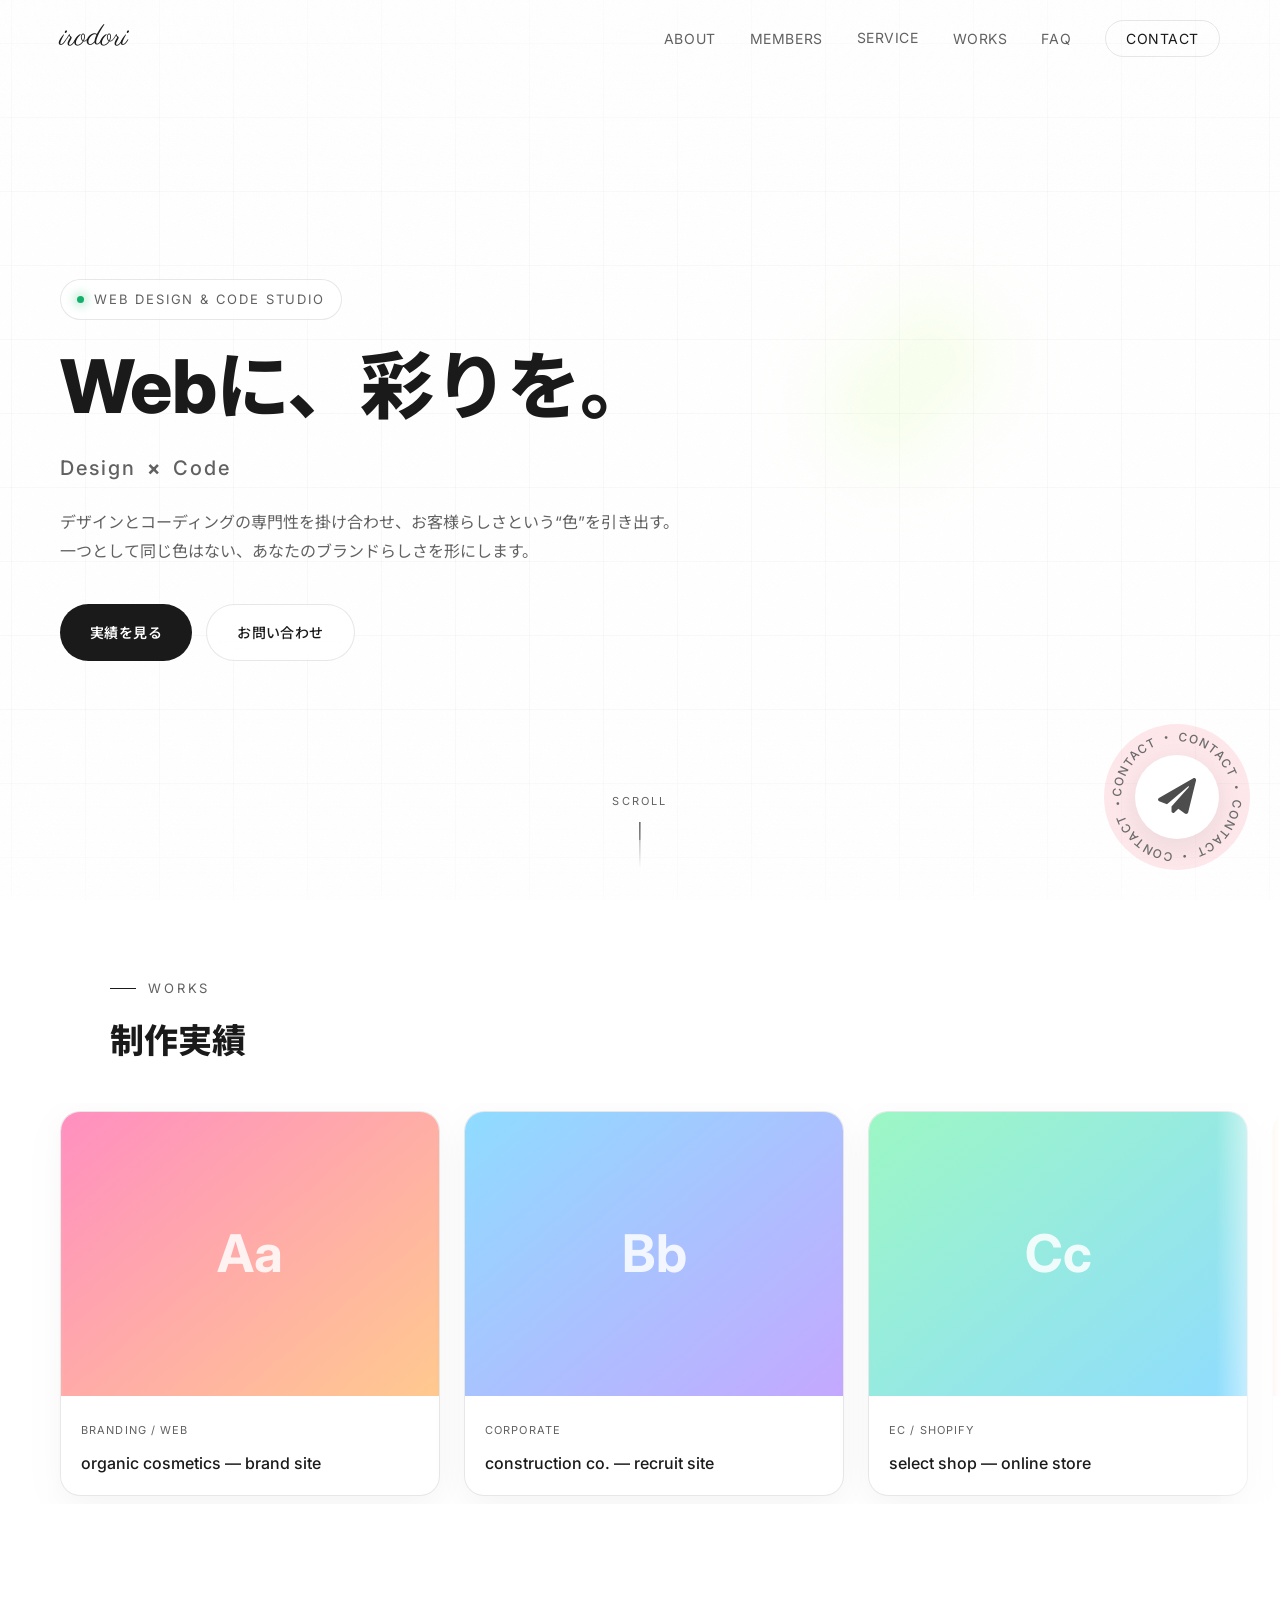
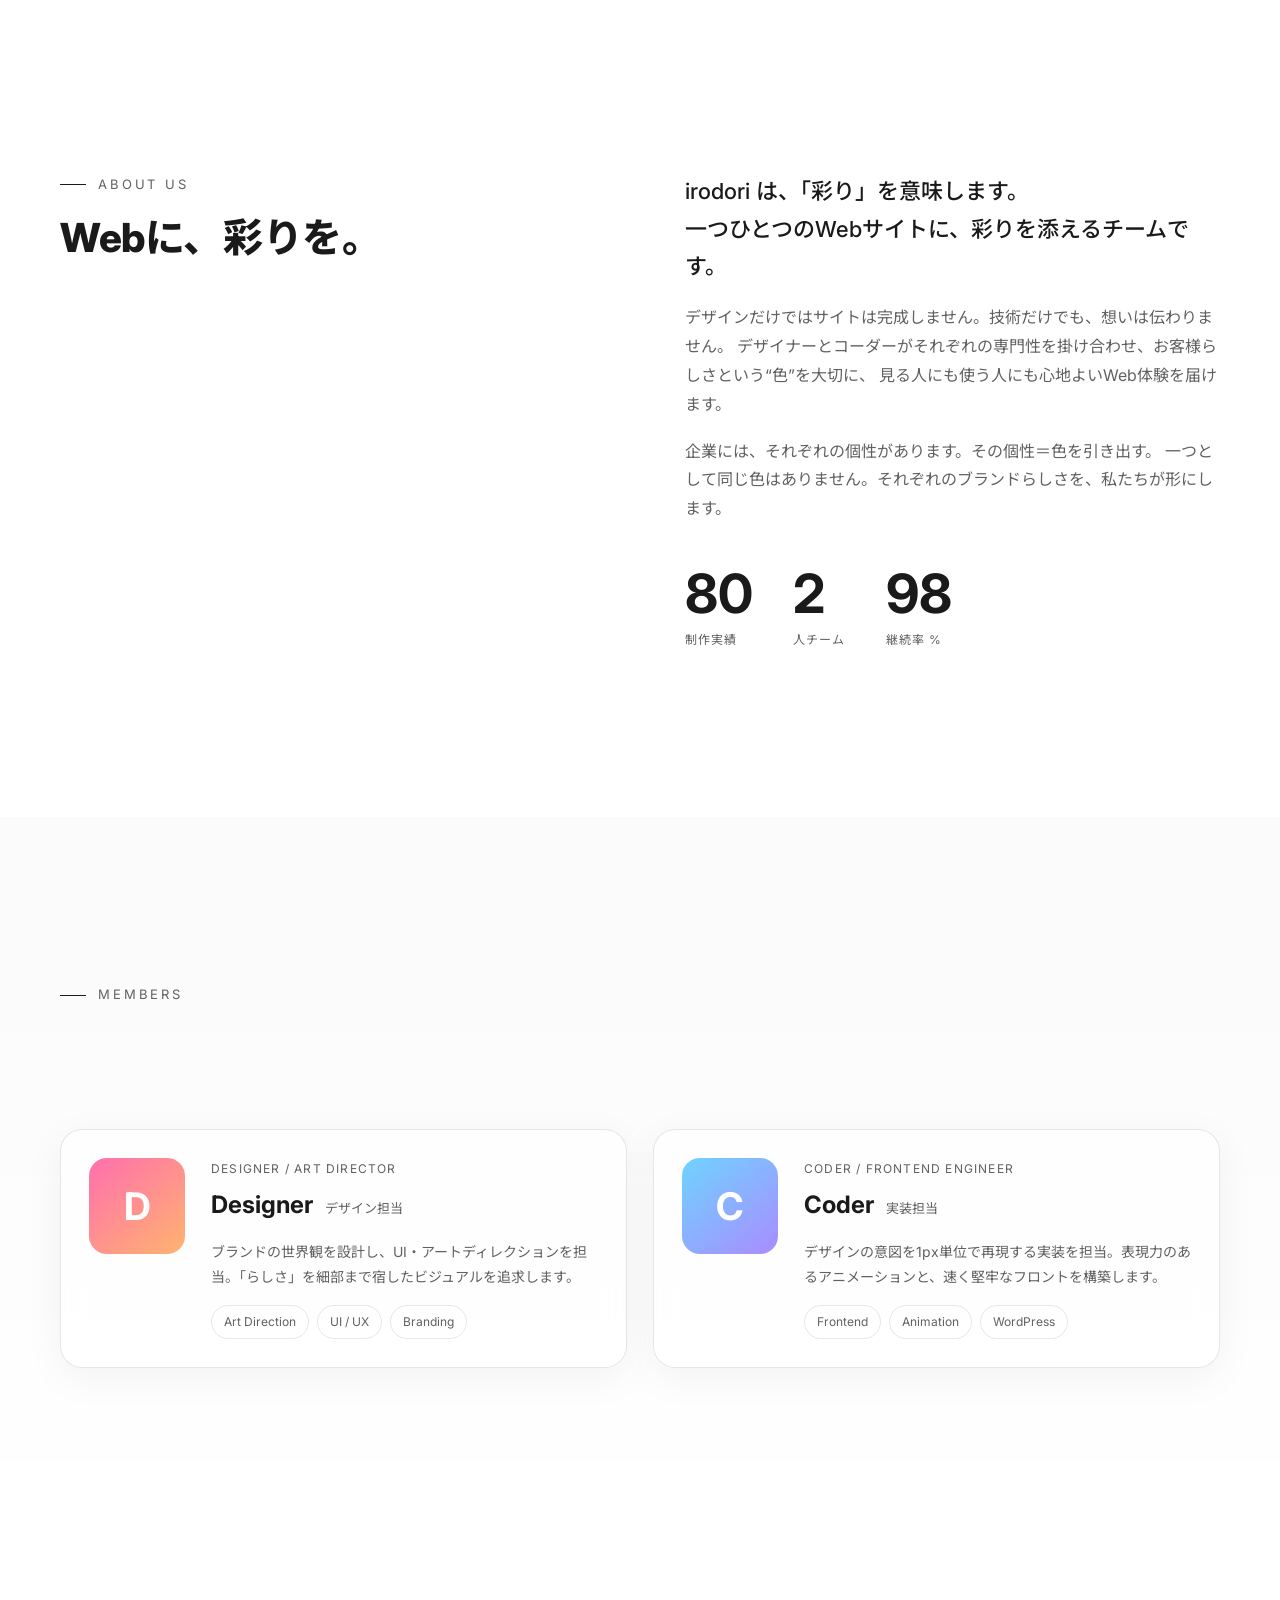
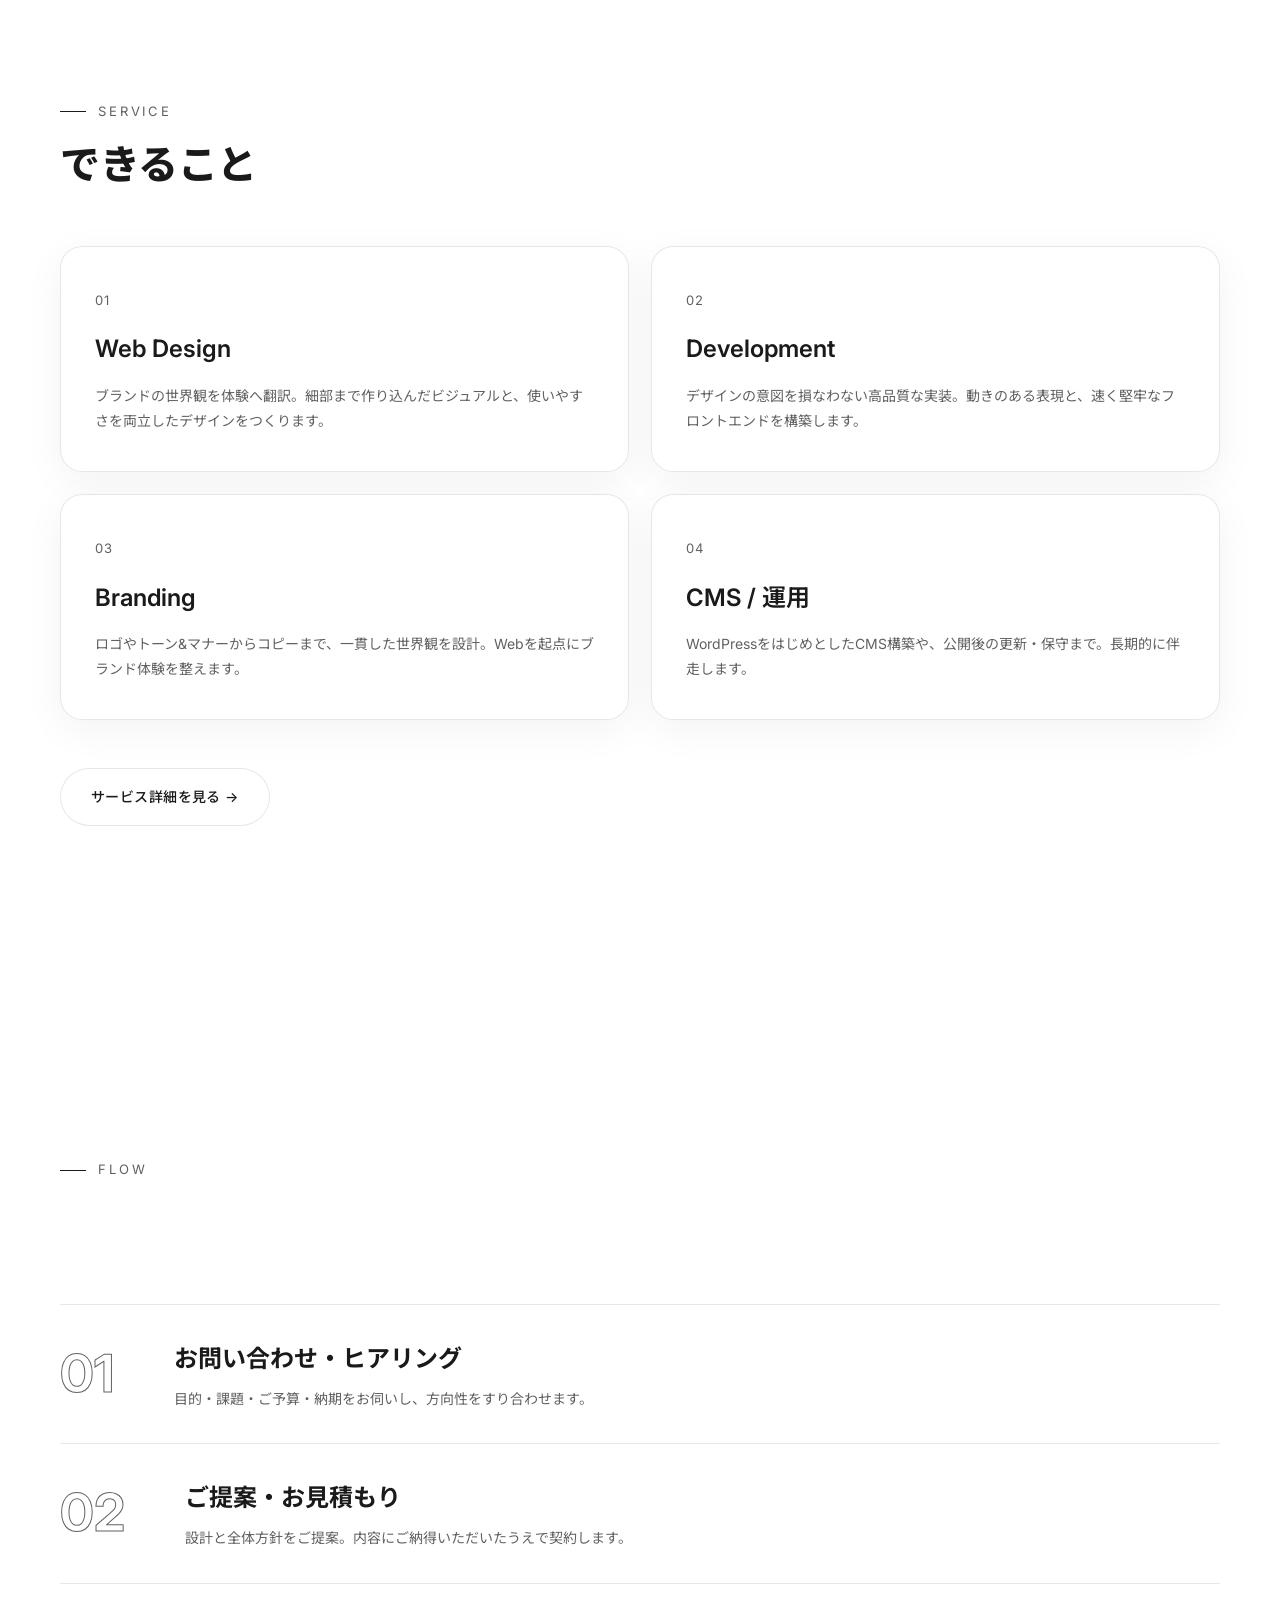
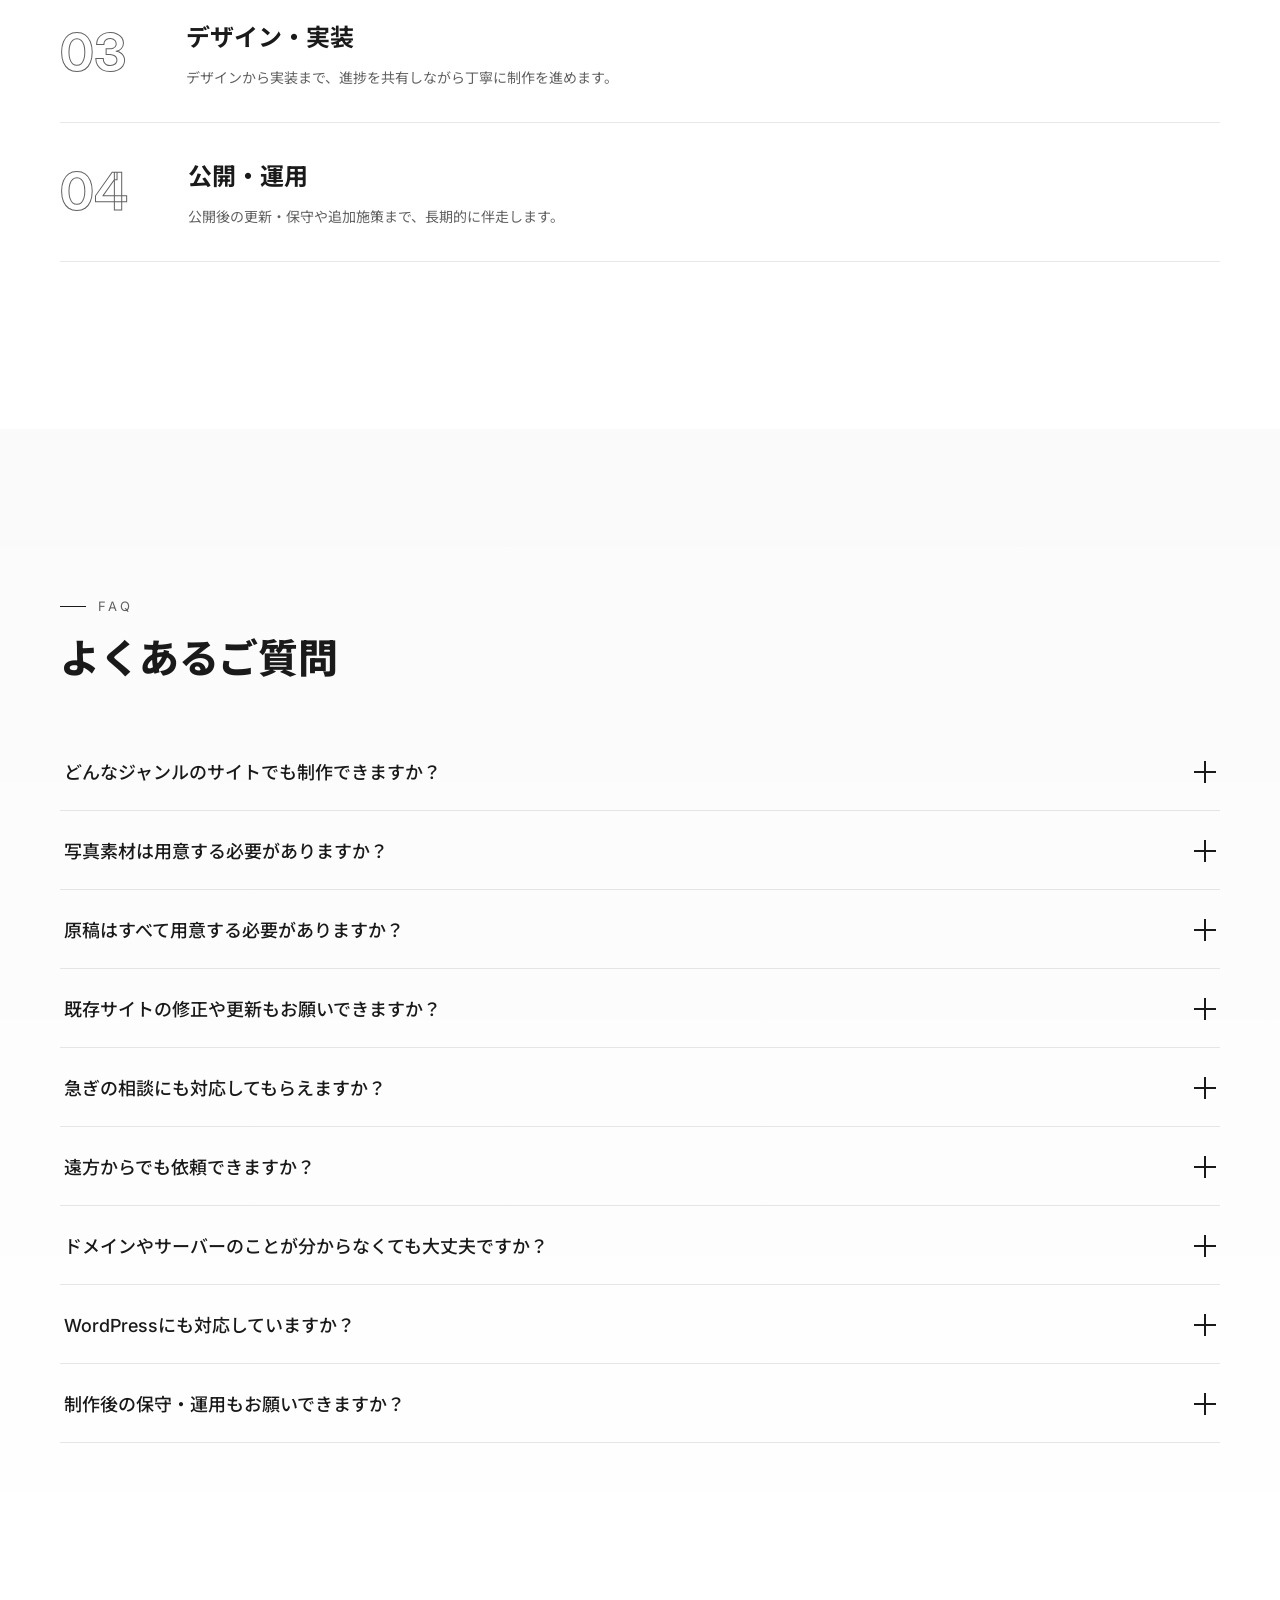
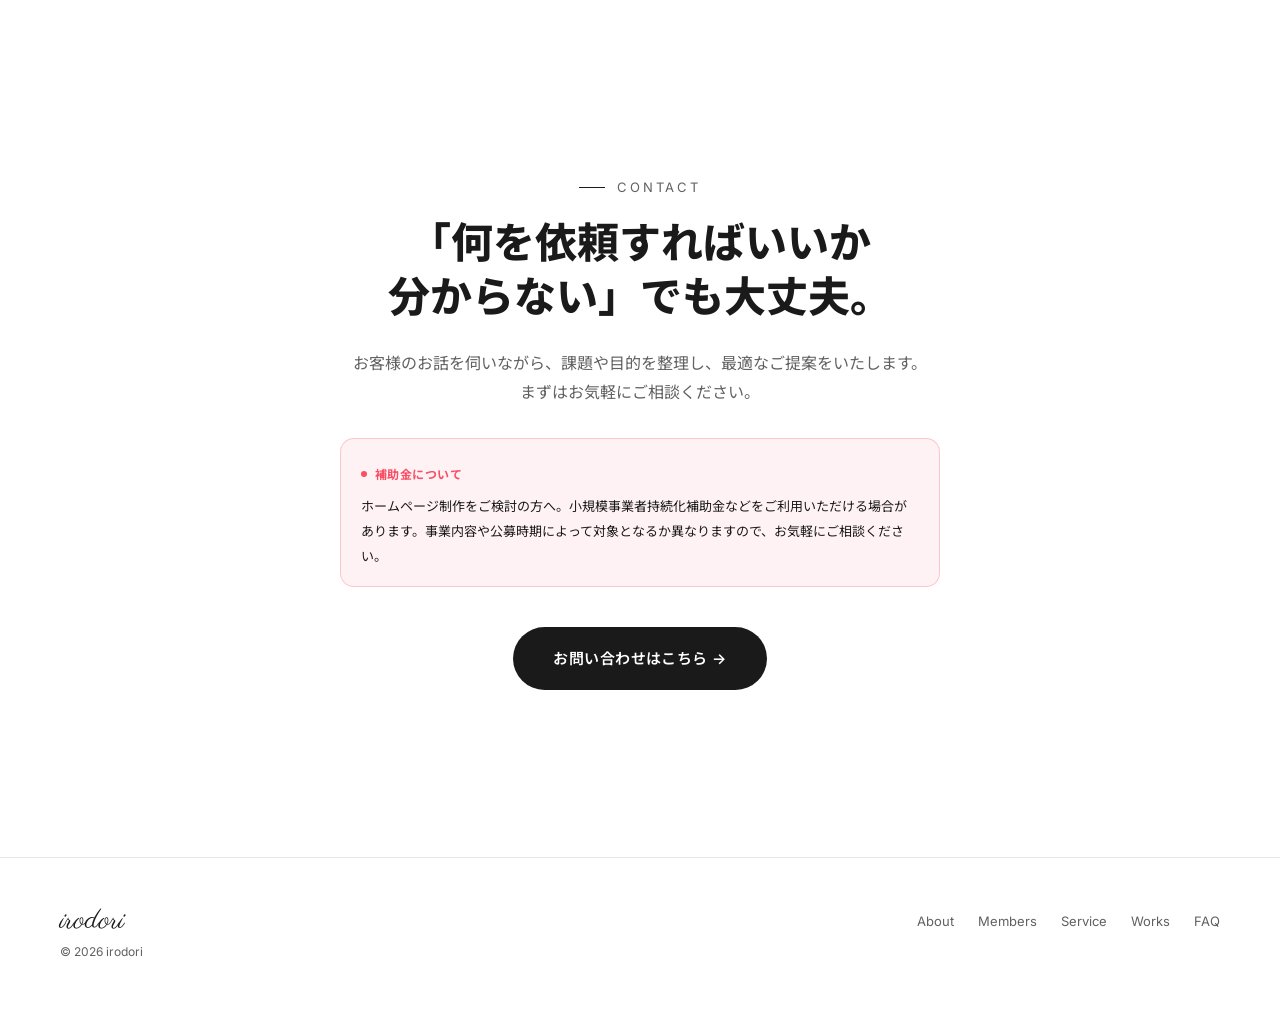
==== irodori_v2/index.html @ 99325e43 "Add files via upload" ====
<!doctype html>
<html lang="ja">
  <head>
    <meta charset="utf-8" />
    <meta name="viewport" content="width=device-width,initial-scale=1" />
    <title>irodori | Webに、彩りを。</title>
    <meta
      name="description"
      content="irodori（彩り）は、デザインとコーディングの専門性を掛け合わせ、一つひとつのWebサイトに彩りを添える制作チームです。"
    />
    <meta name="format-detection" content="telephone=no" />
    <!-- ogp -->
    <meta property="og:site_name" content="irodori" />
    <meta property="og:type" content="website" />
    <meta property="og:title" content="irodori | Webに、彩りを。" />
    <meta
      property="og:description"
      content="デザインとコーディングの専門性を掛け合わせ、Webサイトに彩りを添える。お客様らしさという色を、私たちが形にします。"
    />
    <meta property="og:locale" content="ja_JP" />
    <!-- google fonts -->
    <link rel="preconnect" href="https://fonts.googleapis.com" />
    <link rel="preconnect" href="https://fonts.gstatic.com" crossorigin />
    <link
      href="https://fonts.googleapis.com/css2?family=Parisienne&family=Inter:wght@400;500;600;700;800&family=Noto+Sans+JP:wght@300;400;500;700;900&display=swap"
      rel="stylesheet"
    />
    <!-- css -->
    <link rel="stylesheet" href="css/style.css" />
    <!-- js -->
    <script src="js/main.js" defer></script>
  </head>
  <body class="js_body">
    <!-- iridescent haze background -->
    <div class="l_bg">
      <canvas class="l_bg_canvas js_gl"></canvas>
      <div class="l_bg_grid"></div>
      <div class="l_bg_vignette"></div>
      <div class="l_bg_grain"></div>
    </div>
    <!-- /.l_bg -->

    <!-- opening / loader -->
    <div class="m_opening js_opening">
      <div class="m_opening_logo">irodori</div>
      <div class="m_opening_bar"><i class="m_opening_bar-inner"></i></div>
    </div>
    <!-- /.m_opening -->

    <header class="l_header js_header">
      <a href="#top" class="l_header-logo">irodori</a>
      <nav class="l_header-nav js_nav" aria-label="メインメニュー">
        <ul class="l_header-nav_list">
          <li class="l_header-nav_item">
            <a href="#about" class="l_header-nav_link">About</a>
          </li>
          <li class="l_header-nav_item">
            <a href="#members" class="l_header-nav_link">Members</a>
          </li>
          <li class="l_header-nav_item l_header-nav_item__sub">
            <a href="service.html" class="l_header-nav_link">Service</a>
            <ul class="l_header-nav_sub">
              <li class="l_header-nav_sub_item">
                <a href="service.html" class="l_header-nav_sub_link">
                  作りたいものから選ぶ
                </a>
              </li>
              <li class="l_header-nav_sub_item">
                <a href="service_issue.html" class="l_header-nav_sub_link">
                  課題から選ぶ
                </a>
              </li>
            </ul>
          </li>
          <li class="l_header-nav_item">
            <a href="#works" class="l_header-nav_link">Works</a>
          </li>
          <li class="l_header-nav_item">
            <a href="#faq" class="l_header-nav_link">FAQ</a>
          </li>
          <li class="l_header-nav_item">
            <a href="#contact" class="l_header-nav_link l_header-nav_link__cta">
              Contact
            </a>
          </li>
        </ul>
      </nav>
      <button class="m_hamburger js_hamburger" aria-label="メニュー">
        <span class="m_hamburger-bar"></span>
        <span class="m_hamburger-bar"></span>
      </button>
    </header>
    <!-- /.l_header -->

    <!-- KV / hero -->
    <div id="top" class="top_kv">
      <div class="top_kv-inner">
        <div class="top_kv_box">
          <p class="top_kv_sub-copy m_reveal js_reveal">
            <span class="top_kv_dot"></span>Web Design &amp; Code studio
          </p>
          <h1 class="top_kv_copy">
            <span class="m_reveal m_reveal__d1 js_reveal">Webに、</span
            ><span class="m_reveal m_reveal__d2 js_reveal">彩りを。</span>
          </h1>
          <p class="top_kv_en m_reveal m_reveal__d3 js_reveal">
            Design <em>×</em> Code
          </p>
          <p class="top_kv_desc m_reveal m_reveal__d4 js_reveal">
            デザインとコーディングの専門性を掛け合わせ、お客様らしさという“色”を引き出す。<br />
            一つとして同じ色はない、あなたのブランドらしさを形にします。
          </p>
          <div class="m_btn-wrapper top_kv_btn-wrapper m_reveal m_reveal__d5 js_reveal">
            <a href="#works" class="m_btn m_btn__fill">実績を見る</a>
            <a href="#contact" class="m_btn m_btn__ghost">お問い合わせ</a>
          </div>
          <!-- /.m_btn-wrapper -->
        </div>
        <!-- /.top_kv_box -->
      </div>
      <!-- /.top_kv-inner -->
      <div class="top_kv-scroll-down">
        <span class="top_kv-scroll-down_txt">Scroll</span>
        <i class="top_kv-scroll-down_arrow"></i>
      </div>
      <!-- /.top_kv-scroll-down -->

      <!-- floating contact button (bottom-right, like yoshinani-design) -->
      <a href="#contact" class="m_contact-float js_contact-float" aria-label="お問い合わせ">
        <svg class="m_contact-float_ring" viewBox="0 0 100 100" aria-hidden="true">
          <defs>
            <path
              id="contactCirclePath"
              d="M 50,50 m -38,0 a 38,38 0 1,1 76,0 a 38,38 0 1,1 -76,0"
            />
          </defs>
          <text>
            <textPath
              href="#contactCirclePath"
              xlink:href="#contactCirclePath"
              startOffset="0"
              textLength="238.76"
              lengthAdjust="spacing"
            >CONTACT ・ CONTACT ・ CONTACT ・ CONTACT ・</textPath>
          </text>
        </svg>
        <span class="m_contact-float_icon" aria-hidden="true">
          <svg viewBox="0 0 512 512">
            <path
              d="M476 3.2L12.5 270.6c-18 10.4-15.4 35.6 3.3 42.6L121 352l287-241c5.5-4.6 13.5 3 8.6 8.6L182 384v65.5c0 20.4 25.2 30.1 39.5 15.6l52-52 88 65.5c17 12.6 41.2 3.3 45.5-17.5L512 32.7C516.9 8.5 494 -6.4 476 3.2z"
            />
          </svg>
        </span>
      </a>
      <!-- /.m_contact-float -->
    </div>
    <!-- /.top_kv -->

    <main class="l_main">
      <!-- works slider (directly under KV) -->
      <section id="works" class="top_works">
        <div class="top_works_head l_container">
          <p class="m_section-label m_reveal js_reveal">Works</p>
          <h2 class="top_works_title m_reveal m_reveal__d1 js_reveal">
            制作<em>実績</em>
          </h2>
        </div>
        <!-- /.top_works_head -->
        <div class="top_works_slider js_works-slider">
          <div class="top_works_track">
            <!-- set 1 -->
            <a href="#" class="top_works_item" style="--a: #ff8fc0; --b: #ffc98f">
              <div class="top_works_item_thumb">Aa</div>
              <div class="top_works_item_txt">
                <span class="top_works_item_cat">Branding / Web</span>
                <h3 class="top_works_item_heading">organic cosmetics — brand site</h3>
              </div>
            </a>
            <a href="#" class="top_works_item" style="--a: #8fdcff; --b: #c4a8ff">
              <div class="top_works_item_thumb">Bb</div>
              <div class="top_works_item_txt">
                <span class="top_works_item_cat">Corporate</span>
                <h3 class="top_works_item_heading">construction co. — recruit site</h3>
              </div>
            </a>
            <a href="#" class="top_works_item" style="--a: #9cf7c4; --b: #8fdcff">
              <div class="top_works_item_thumb">Cc</div>
              <div class="top_works_item_txt">
                <span class="top_works_item_cat">EC / Shopify</span>
                <h3 class="top_works_item_heading">select shop — online store</h3>
              </div>
            </a>
            <a href="#" class="top_works_item" style="--a: #ffc98f; --b: #ff8fc0">
              <div class="top_works_item_thumb">Dd</div>
              <div class="top_works_item_txt">
                <span class="top_works_item_cat">Campaign / LP</span>
                <h3 class="top_works_item_heading">music festival — teaser lp</h3>
              </div>
            </a>
            <a href="#" class="top_works_item" style="--a: #c4a8ff; --b: #9cf7c4">
              <div class="top_works_item_thumb">Ee</div>
              <div class="top_works_item_txt">
                <span class="top_works_item_cat">Brand / Web</span>
                <h3 class="top_works_item_heading">coffee roaster — official site</h3>
              </div>
            </a>
            <a href="#" class="top_works_item" style="--a: #fff08f; --b: #8fdcff">
              <div class="top_works_item_thumb">Ff</div>
              <div class="top_works_item_txt">
                <span class="top_works_item_cat">WordPress</span>
                <h3 class="top_works_item_heading">clinic — renewal &amp; cms</h3>
              </div>
            </a>
            <!-- set 2 (duplicate for seamless loop) -->
            <a href="#" class="top_works_item" style="--a: #ff8fc0; --b: #ffc98f" aria-hidden="true">
              <div class="top_works_item_thumb">Aa</div>
              <div class="top_works_item_txt">
                <span class="top_works_item_cat">Branding / Web</span>
                <h3 class="top_works_item_heading">organic cosmetics — brand site</h3>
              </div>
            </a>
            <a href="#" class="top_works_item" style="--a: #8fdcff; --b: #c4a8ff" aria-hidden="true">
              <div class="top_works_item_thumb">Bb</div>
              <div class="top_works_item_txt">
                <span class="top_works_item_cat">Corporate</span>
                <h3 class="top_works_item_heading">construction co. — recruit site</h3>
              </div>
            </a>
            <a href="#" class="top_works_item" style="--a: #9cf7c4; --b: #8fdcff" aria-hidden="true">
              <div class="top_works_item_thumb">Cc</div>
              <div class="top_works_item_txt">
                <span class="top_works_item_cat">EC / Shopify</span>
                <h3 class="top_works_item_heading">select shop — online store</h3>
              </div>
            </a>
            <a href="#" class="top_works_item" style="--a: #ffc98f; --b: #ff8fc0" aria-hidden="true">
              <div class="top_works_item_thumb">Dd</div>
              <div class="top_works_item_txt">
                <span class="top_works_item_cat">Campaign / LP</span>
                <h3 class="top_works_item_heading">music festival — teaser lp</h3>
              </div>
            </a>
            <a href="#" class="top_works_item" style="--a: #c4a8ff; --b: #9cf7c4" aria-hidden="true">
              <div class="top_works_item_thumb">Ee</div>
              <div class="top_works_item_txt">
                <span class="top_works_item_cat">Brand / Web</span>
                <h3 class="top_works_item_heading">coffee roaster — official site</h3>
              </div>
            </a>
            <a href="#" class="top_works_item" style="--a: #fff08f; --b: #8fdcff" aria-hidden="true">
              <div class="top_works_item_thumb">Ff</div>
              <div class="top_works_item_txt">
                <span class="top_works_item_cat">WordPress</span>
                <h3 class="top_works_item_heading">clinic — renewal &amp; cms</h3>
              </div>
            </a>
          </div>
          <!-- /.top_works_track -->
        </div>
        <!-- /.top_works_slider -->
      </section>
      <!-- /.top_works -->

      <!-- about -->
      <section id="about" class="top_about">
        <div class="l_contents">
          <div class="l_container">
            <div class="top_about_body">
              <div class="top_about_head">
                <p class="m_section-label m_reveal js_reveal">About us</p>
                <h2 class="m_section-title m_reveal m_reveal__d1 js_reveal">
                  Webに、<em>彩りを。</em>
                </h2>
              </div>
              <!-- /.top_about_head -->
              <div class="top_about_txt m_reveal m_reveal__d1 js_reveal">
                <p class="top_about_lead">
                  irodori は、「彩り」を意味します。<br />
                  一つひとつのWebサイトに、彩りを添えるチームです。
                </p>
                <p>
                  デザインだけではサイトは完成しません。技術だけでも、想いは伝わりません。
                  デザイナーとコーダーがそれぞれの専門性を掛け合わせ、お客様らしさという“色”を大切に、
                  見る人にも使う人にも心地よいWeb体験を届けます。
                </p>
                <p>
                  企業には、それぞれの個性があります。その個性＝色を引き出す。
                  一つとして同じ色はありません。それぞれのブランドらしさを、私たちが形にします。
                </p>
                <div class="top_about_stats">
                  <div class="top_about_stat">
                    <b class="top_about_stat_num js_count" data-to="80">0</b>
                    <span class="top_about_stat_label">制作実績</span>
                  </div>
                  <div class="top_about_stat">
                    <b class="top_about_stat_num js_count" data-to="2">0</b>
                    <span class="top_about_stat_label">人チーム</span>
                  </div>
                  <div class="top_about_stat">
                    <b class="top_about_stat_num js_count" data-to="98">0</b>
                    <span class="top_about_stat_label">継続率 %</span>
                  </div>
                </div>
                <!-- /.top_about_stats -->
              </div>
              <!-- /.top_about_txt -->
            </div>
            <!-- /.top_about_body -->
          </div>
          <!-- /.l_container -->
        </div>
        <!-- /.l_contents -->
      </section>
      <!-- /.top_about -->

      <!-- members -->
      <section id="members" class="top_members">
        <div class="l_contents">
          <div class="l_container">
            <p class="m_section-label m_reveal js_reveal">Members</p>
            <h2 class="m_section-title m_reveal m_reveal__d1 js_reveal">
              2人の<em>チーム</em>
            </h2>
            <div class="top_members_list">
              <article class="top_members_item m_reveal m_reveal__d1 js_reveal">
                <div class="top_members_item_photo" style="--a: #ff6fae; --b: #ffb36f">
                  <span>D</span>
                </div>
                <div class="top_members_item_body">
                  <p class="top_members_item_role">Designer / Art Director</p>
                  <h3 class="top_members_item_name">
                    Designer<span class="top_members_item_name-jp">デザイン担当</span>
                  </h3>
                  <p class="top_members_item_desc">
                    ブランドの世界観を設計し、UI・アートディレクションを担当。「らしさ」を細部まで宿したビジュアルを追求します。
                  </p>
                  <ul class="top_members_item_skill">
                    <li>Art Direction</li>
                    <li>UI / UX</li>
                    <li>Branding</li>
                  </ul>
                </div>
                <!-- /.top_members_item_body -->
              </article>
              <!-- /.top_members_item -->
              <article class="top_members_item m_reveal m_reveal__d2 js_reveal">
                <div class="top_members_item_photo" style="--a: #6fd3ff; --b: #a98cff">
                  <span>C</span>
                </div>
                <div class="top_members_item_body">
                  <p class="top_members_item_role">Coder / Frontend Engineer</p>
                  <h3 class="top_members_item_name">
                    Coder<span class="top_members_item_name-jp">実装担当</span>
                  </h3>
                  <p class="top_members_item_desc">
                    デザインの意図を1px単位で再現する実装を担当。表現力のあるアニメーションと、速く堅牢なフロントを構築します。
                  </p>
                  <ul class="top_members_item_skill">
                    <li>Frontend</li>
                    <li>Animation</li>
                    <li>WordPress</li>
                  </ul>
                </div>
                <!-- /.top_members_item_body -->
              </article>
              <!-- /.top_members_item -->
            </div>
            <!-- /.top_members_list -->
          </div>
          <!-- /.l_container -->
        </div>
        <!-- /.l_contents -->
      </section>
      <!-- /.top_members -->

      <!-- service -->
      <section id="service" class="top_service">
        <div class="l_contents">
          <div class="l_container">
            <p class="m_section-label m_reveal js_reveal">Service</p>
            <h2 class="m_section-title m_reveal m_reveal__d1 js_reveal">
              できる<em>こと</em>
            </h2>
            <ul class="top_service_list">
              <li class="top_service_item m_reveal m_reveal__d1 js_reveal">
                <span class="top_service_item_no">01</span>
                <h3 class="top_service_item_name">Web Design</h3>
                <p class="top_service_item_desc">
                  ブランドの世界観を体験へ翻訳。細部まで作り込んだビジュアルと、使いやすさを両立したデザインをつくります。
                </p>
              </li>
              <!-- /.top_service_item -->
              <li class="top_service_item m_reveal m_reveal__d2 js_reveal">
                <span class="top_service_item_no">02</span>
                <h3 class="top_service_item_name">Development</h3>
                <p class="top_service_item_desc">
                  デザインの意図を損なわない高品質な実装。動きのある表現と、速く堅牢なフロントエンドを構築します。
                </p>
              </li>
              <!-- /.top_service_item -->
              <li class="top_service_item m_reveal m_reveal__d3 js_reveal">
                <span class="top_service_item_no">03</span>
                <h3 class="top_service_item_name">Branding</h3>
                <p class="top_service_item_desc">
                  ロゴやトーン&amp;マナーからコピーまで、一貫した世界観を設計。Webを起点にブランド体験を整えます。
                </p>
              </li>
              <!-- /.top_service_item -->
              <li class="top_service_item m_reveal m_reveal__d4 js_reveal">
                <span class="top_service_item_no">04</span>
                <h3 class="top_service_item_name">CMS / 運用</h3>
                <p class="top_service_item_desc">
                  WordPressをはじめとしたCMS構築や、公開後の更新・保守まで。長期的に伴走します。
                </p>
              </li>
              <!-- /.top_service_item -->
            </ul>
            <!-- /.top_service_list -->
            <div class="m_btn-wrapper top_service_more m_reveal js_reveal">
              <a href="service.html" class="m_btn m_btn__ghost">サービス詳細を見る →</a>
            </div>
            <!-- /.top_service_more -->
          </div>
          <!-- /.l_container -->
        </div>
        <!-- /.l_contents -->
      </section>
      <!-- /.top_service -->

      <!-- flow -->
      <section id="flow" class="top_flow">
        <div class="l_contents">
          <div class="l_container">
            <p class="m_section-label m_reveal js_reveal">Flow</p>
            <h2 class="m_section-title m_reveal m_reveal__d1 js_reveal">
              制作の<em>流れ</em>
            </h2>
            <div class="top_flow_list">
              <div class="top_flow_item m_reveal m_reveal__d1 js_reveal">
                <span class="top_flow_item_no">01</span>
                <div class="top_flow_item_txt">
                  <h3 class="top_flow_item_heading">お問い合わせ・ヒアリング</h3>
                  <p class="top_flow_item_desc">
                    目的・課題・ご予算・納期をお伺いし、方向性をすり合わせます。
                  </p>
                </div>
              </div>
              <!-- /.top_flow_item -->
              <div class="top_flow_item m_reveal m_reveal__d2 js_reveal">
                <span class="top_flow_item_no">02</span>
                <div class="top_flow_item_txt">
                  <h3 class="top_flow_item_heading">ご提案・お見積もり</h3>
                  <p class="top_flow_item_desc">
                    設計と全体方針をご提案。内容にご納得いただいたうえで契約します。
                  </p>
                </div>
              </div>
              <!-- /.top_flow_item -->
              <div class="top_flow_item m_reveal m_reveal__d3 js_reveal">
                <span class="top_flow_item_no">03</span>
                <div class="top_flow_item_txt">
                  <h3 class="top_flow_item_heading">デザイン・実装</h3>
                  <p class="top_flow_item_desc">
                    デザインから実装まで、進捗を共有しながら丁寧に制作を進めます。
                  </p>
                </div>
              </div>
              <!-- /.top_flow_item -->
              <div class="top_flow_item m_reveal m_reveal__d4 js_reveal">
                <span class="top_flow_item_no">04</span>
                <div class="top_flow_item_txt">
                  <h3 class="top_flow_item_heading">公開・運用</h3>
                  <p class="top_flow_item_desc">
                    公開後の更新・保守や追加施策まで、長期的に伴走します。
                  </p>
                </div>
              </div>
              <!-- /.top_flow_item -->
            </div>
            <!-- /.top_flow_list -->
          </div>
          <!-- /.l_container -->
        </div>
        <!-- /.l_contents -->
      </section>
      <!-- /.top_flow -->

      <!-- faq -->
      <section id="faq" class="top_faq">
        <div class="l_contents">
          <div class="l_container">
            <p class="m_section-label m_reveal js_reveal">FAQ</p>
            <h2 class="m_section-title m_reveal m_reveal__d1 js_reveal">
              よくある<em>ご質問</em>
            </h2>
            <div class="top_faq_list m_reveal m_reveal__d1 js_reveal">
              <div class="top_faq_item js_faq">
                <button class="top_faq_q">
                  どんなジャンルのサイトでも制作できますか？
                  <i class="top_faq_icon"></i>
                </button>
                <div class="top_faq_a">
                  <p>
                    コーポレート・採用・ブランド・LP・ECなど、幅広いジャンルに対応しています。まずはご相談ください。ジャンルによっては得意な事例をご紹介します。
                  </p>
                </div>
                <!-- /.top_faq_a -->
              </div>
              <!-- /.top_faq_item -->
              <div class="top_faq_item js_faq">
                <button class="top_faq_q">
                  写真素材は用意する必要がありますか？
                  <i class="top_faq_icon"></i>
                </button>
                <div class="top_faq_a">
                  <p>
                    お持ちの素材があればご活用いただけますが、ない場合はストックフォトのご提案や、撮影ディレクションのご相談も可能です。
                  </p>
                </div>
                <!-- /.top_faq_a -->
              </div>
              <!-- /.top_faq_item -->
              <div class="top_faq_item js_faq">
                <button class="top_faq_q">
                  原稿はすべて用意する必要がありますか？
                  <i class="top_faq_icon"></i>
                </button>
                <div class="top_faq_a">
                  <p>
                    いいえ。ラフなメモや箇条書きからでも大丈夫です。ヒアリングをもとに、構成やコピーの作成もお手伝いできます。
                  </p>
                </div>
                <!-- /.top_faq_a -->
              </div>
              <!-- /.top_faq_item -->
              <div class="top_faq_item js_faq">
                <button class="top_faq_q">
                  既存サイトの修正や更新もお願いできますか？
                  <i class="top_faq_icon"></i>
                </button>
                <div class="top_faq_a">
                  <p>
                    はい。部分的な修正・リニューアル・運用代行にも対応しています。現状のサイトを拝見したうえでご提案します。
                  </p>
                </div>
                <!-- /.top_faq_a -->
              </div>
              <!-- /.top_faq_item -->
              <div class="top_faq_item js_faq">
                <button class="top_faq_q">
                  急ぎの相談にも対応してもらえますか？
                  <i class="top_faq_icon"></i>
                </button>
                <div class="top_faq_a">
                  <p>
                    スケジュールの状況によりますが、可能な限り柔軟に対応します。納期がお決まりの場合は、まずお早めにご連絡ください。
                  </p>
                </div>
                <!-- /.top_faq_a -->
              </div>
              <!-- /.top_faq_item -->
              <div class="top_faq_item js_faq">
                <button class="top_faq_q">
                  遠方からでも依頼できますか？
                  <i class="top_faq_icon"></i>
                </button>
                <div class="top_faq_a">
                  <p>
                    もちろんです。オンラインでの打ち合わせが中心のため、全国どこからでもご依頼いただけます。
                  </p>
                </div>
                <!-- /.top_faq_a -->
              </div>
              <!-- /.top_faq_item -->
              <div class="top_faq_item js_faq">
                <button class="top_faq_q">
                  ドメインやサーバーのことが分からなくても大丈夫ですか？
                  <i class="top_faq_icon"></i>
                </button>
                <div class="top_faq_a">
                  <p>
                    ご安心ください。取得・設定・公開まわりまで、専門用語をかみ砕いてご案内・代行します。
                  </p>
                </div>
                <!-- /.top_faq_a -->
              </div>
              <!-- /.top_faq_item -->
              <div class="top_faq_item js_faq">
                <button class="top_faq_q">
                  WordPressにも対応していますか？
                  <i class="top_faq_icon"></i>
                </button>
                <div class="top_faq_a">
                  <p>
                    はい。WordPressでの構築や、お客様ご自身で更新できるCMS化にも対応しています。
                  </p>
                </div>
                <!-- /.top_faq_a -->
              </div>
              <!-- /.top_faq_item -->
              <div class="top_faq_item js_faq">
                <button class="top_faq_q">
                  制作後の保守・運用もお願いできますか？
                  <i class="top_faq_icon"></i>
                </button>
                <div class="top_faq_a">
                  <p>
                    はい。更新代行・軽微な修正・保守プランなど、公開後も継続的にサポートいたします。
                  </p>
                </div>
                <!-- /.top_faq_a -->
              </div>
              <!-- /.top_faq_item -->
            </div>
            <!-- /.top_faq_list -->
          </div>
          <!-- /.l_container -->
        </div>
        <!-- /.l_contents -->
      </section>
      <!-- /.top_faq -->
    </main>
    <!-- /.l_main -->

    <!-- contact -->
    <section id="contact" class="top_contact">
      <div class="l_contents">
        <div class="top_contact_box l_container-sm">
          <p class="m_section-label m_section-label__center m_reveal js_reveal">
            Contact
          </p>
          <h2 class="top_contact_copy m_reveal m_reveal__d1 js_reveal">
            「何を依頼すればいいか<br />分からない」<em>でも大丈夫。</em>
          </h2>
          <p class="top_contact_desc m_reveal m_reveal__d2 js_reveal">
            お客様のお話を伺いながら、課題や目的を整理し、最適なご提案をいたします。<br />
            まずはお気軽にご相談ください。
          </p>
          <div class="m_subsidy top_contact_subsidy m_reveal m_reveal__d2 js_reveal">
            <p class="m_subsidy_label">補助金について</p>
            <p class="m_subsidy_txt">
              ホームページ制作をご検討の方へ。小規模事業者持続化補助金などをご利用いただける場合があります。事業内容や公募時期によって対象となるか異なりますので、お気軽にご相談ください。
            </p>
          </div>
          <!-- /.m_subsidy -->
          <div class="m_btn-wrapper top_contact_btn-wrapper m_reveal m_reveal__d3 js_reveal">
            <a href="mailto:hello@irodori.example" class="m_btn m_btn__fill">
              お問い合わせはこちら →
            </a>
          </div>
          <!-- /.m_btn-wrapper -->
        </div>
        <!-- /.top_contact_box -->
      </div>
      <!-- /.l_contents -->
    </section>
    <!-- /.top_contact -->

    <footer class="l_footer">
      <div class="l_footer_contents l_container">
        <p class="l_footer-logo">irodori</p>
        <nav class="l_footer-nav" aria-label="フッターメニュー">
          <ul class="l_footer-nav_list">
            <li class="l_footer-nav_item">
              <a href="#about" class="l_footer-nav_link">About</a>
            </li>
            <li class="l_footer-nav_item">
              <a href="#members" class="l_footer-nav_link">Members</a>
            </li>
            <li class="l_footer-nav_item">
              <a href="service.html" class="l_footer-nav_link">Service</a>
            </li>
            <li class="l_footer-nav_item">
              <a href="#works" class="l_footer-nav_link">Works</a>
            </li>
            <li class="l_footer-nav_item">
              <a href="#faq" class="l_footer-nav_link">FAQ</a>
            </li>
          </ul>
        </nav>
        <!-- /.l_footer-nav -->
      </div>
      <!-- /.l_footer_contents -->
      <p class="l_footer-copyright">
        <small class="l_footer-copyright_txt">© 2026 irodori</small>
      </p>
    </footer>
    <!-- /.l_footer -->
  </body>
</html>
---- irodori_v2/css/style.css ----
@charset "UTF-8";

:root {
  /* 色管理用の変数（yoshinani-design 寄せ：ほぼモノクロ＋中性グレー） */
  --white-color: #fff;
  --ink-color: #1a1a1a;
  --ink-dim-color: #616161;
  --accent-color: #f84f65;
  --line-color: rgba(20, 20, 30, 0.1);
  --glass-color: rgba(255, 255, 255, 0.55);
  --glass-color02: rgba(255, 255, 255, 0.75);
  /* 淡いパステルの虹（サムネ・帯用） */
  --grad: linear-gradient(
    90deg,
    #ff8fc0,
    #ffc98f,
    #fff08f,
    #9cf7c4,
    #8fdcff,
    #c4a8ff,
    #ff8fc0
  );
}

:root {
  /* コンテンツ幅管理用の変数 */
  --content-width-sm: 760px;
  --content-width: 1180px;
}

:root {
  /* z-index管理用の変数 */
  --z-index-back: -1;
  --z-index-header: 100;
  --z-index-opening: 200;
}

:root {
  /* フォント・イージング（英字は yoshinani-design と同じ Inter に） */
  --font-en: 'Inter', 'Noto Sans JP', sans-serif;
  --font-jp: 'Inter', 'Noto Sans JP', sans-serif;
  --font-logo: 'Parisienne', cursive;
  --ease: cubic-bezier(0.16, 1, 0.3, 1);
}

/* ---------- base ---------- */
* {
  margin: 0;
  padding: 0;
  box-sizing: border-box;
}

html {
  scroll-behavior: smooth;
}

body {
  color: var(--ink-color);
  font-family: var(--font-jp);
  line-height: 1.8;
  background: var(--white-color);
  overflow-x: hidden;
  -webkit-font-smoothing: antialiased;
}

a {
  color: inherit;
  text-decoration: none;
}

em {
  font-style: normal;
}

img {
  max-width: 100%;
  display: block;
}

::selection {
  background: var(--ink-color);
  color: var(--white-color);
}

/* ---------- layout : background ---------- */
.l_bg {
  position: fixed;
  inset: 0;
  z-index: var(--z-index-back);
  background: var(--white-color);
}

.l_bg_canvas {
  position: absolute;
  inset: 0;
  width: 100%;
  height: 100%;
  display: block;
}

.l_bg_grid {
  position: absolute;
  inset: 0;
  pointer-events: none;
  opacity: 0.42;
  background-image:
    linear-gradient(rgba(20, 20, 30, 0.055) 1px, transparent 1px),
    linear-gradient(90deg, rgba(20, 20, 30, 0.055) 1px, transparent 1px);
  background-size: 74px 74px;
  background-position: center;
}

.l_bg_vignette {
  position: absolute;
  inset: 0;
  pointer-events: none;
  background:
    radial-gradient(120% 80% at 50% -10%, rgba(255, 255, 255, 0.5), transparent 55%),
    linear-gradient(
      180deg,
      rgba(255, 255, 255, 0.35),
      transparent 22%,
      transparent 78%,
      rgba(255, 255, 255, 0.6)
    );
}

.l_bg_grain {
  /* SP では負荷軽減のため非表示。PC でのみ表示 */
  display: none;
  position: absolute;
  inset: 0;
  opacity: 0.03;
  pointer-events: none;
  mix-blend-mode: multiply;
  background-image: url("data:image/svg+xml,%3Csvg xmlns='http://www.w3.org/2000/svg' width='120' height='120'%3E%3Cfilter id='n'%3E%3CfeTurbulence type='fractalNoise' baseFrequency='0.9' numOctaves='2'/%3E%3C/filter%3E%3Crect width='100%25' height='100%25' filter='url(%23n)'/%3E%3C/svg%3E");
}

/* ---------- layout : container ---------- */
.l_container,
.l_container-sm {
  margin-left: auto;
  margin-right: auto;
}

.l_container {
  max-width: var(--content-width);
}

.l_container-sm {
  max-width: var(--content-width-sm);
}

.l_contents {
  padding: clamp(80px, 13vw, 170px) clamp(20px, 5vw, 60px);
}

/* ---------- layout : header ---------- */
.l_header {
  position: fixed;
  top: 0;
  left: 0;
  right: 0;
  z-index: var(--z-index-header);
  display: flex;
  align-items: center;
  justify-content: space-between;
  padding: 22px clamp(20px, 5vw, 60px);
  transition:
    padding 0.4s var(--ease),
    background 0.4s,
    backdrop-filter 0.4s;
}

.l_header.is-scrolled {
  padding: 14px clamp(20px, 5vw, 60px);
  background: rgba(255, 255, 255, 0.92);
  border-bottom: 1px solid var(--line-color);
}

.l_header-logo {
  font-family: var(--font-logo);
  font-weight: 400;
  font-size: 32px;
  line-height: 1;
}

/* SP : full screen overlay menu */
.l_header-nav {
  position: fixed;
  inset: 0;
  z-index: -1;
  background: rgba(255, 255, 255, 0.97);
  transform: translateX(100%);
  transition: transform 0.5s var(--ease);
}

.l_header-nav.is-active {
  transform: translateX(0);
}

.l_header-nav_list {
  height: 100%;
  list-style: none;
  display: flex;
  flex-direction: column;
  align-items: center;
  justify-content: center;
  gap: 28px;
}

.l_header-nav_link {
  font-family: var(--font-en);
  font-size: 22px;
  letter-spacing: 0.04em;
  text-transform: uppercase;
  color: var(--ink-dim-color);
  transition: color 0.3s;
}

.l_header-nav_link:hover {
  color: var(--ink-color);
}

.l_header-nav_link__cta {
  padding: 9px 20px;
  border: 1px solid var(--line-color);
  border-radius: 100px;
  color: var(--ink-color);
  position: relative;
  overflow: hidden;
}

.l_header-nav_link__cta::before {
  content: '';
  position: absolute;
  inset: 0;
  background: var(--ink-color);
  opacity: 0;
  transition: opacity 0.35s;
  z-index: -1;
}

.l_header-nav_link__cta:hover {
  color: var(--white-color);
  border-color: transparent;
}

.l_header-nav_link__cta:hover::before {
  opacity: 1;
}

/* header : service サブメニュー（モバイル基準＝常時縦表示） */
.l_header-nav_item__sub {
  display: flex;
  flex-direction: column;
  align-items: center;
}

.l_header-nav_sub {
  list-style: none;
  margin-top: 14px;
  display: flex;
  flex-direction: column;
  align-items: center;
  gap: 10px;
}

.l_header-nav_sub_link {
  display: inline-flex;
  flex-direction: column;
  align-items: center;
  gap: 1px;
  font-family: var(--font-jp);
  font-size: 15px;
  color: var(--ink-dim-color);
  transition: color 0.3s;
}

.l_header-nav_sub_link:hover {
  color: var(--ink-color);
}

.l_header-nav_sub_en {
  font-family: var(--font-en);
  font-size: 10px;
  letter-spacing: 0.14em;
  text-transform: uppercase;
  color: var(--accent-color);
}

/* ---------- layout : footer ---------- */
.l_footer {
  border-top: 1px solid var(--line-color);
  padding: 48px clamp(20px, 5vw, 60px);
  background: rgba(255, 255, 255, 0.92);
}

.l_footer_contents {
  display: flex;
  align-items: center;
  justify-content: space-between;
  gap: 24px;
  flex-wrap: wrap;
}

.l_footer-logo {
  font-family: var(--font-logo);
  font-weight: 400;
  font-size: 30px;
  line-height: 1;
}

.l_footer-nav_list {
  list-style: none;
  display: flex;
  gap: 24px;
  flex-wrap: wrap;
}

.l_footer-nav_link {
  font-family: var(--font-en);
  font-size: 13px;
  color: var(--ink-dim-color);
  transition: color 0.3s;
}

.l_footer-nav_link:hover {
  color: var(--ink-color);
}

.l_footer-copyright {
  margin-top: 20px;
  text-align: center;
}

.l_footer-copyright_txt {
  font-family: var(--font-en);
  font-size: 12px;
  color: var(--ink-dim-color);
}

/* ---------- module : opening ---------- */
.m_opening {
  position: fixed;
  inset: 0;
  z-index: var(--z-index-opening);
  background: var(--white-color);
  display: grid;
  place-content: center;
  justify-items: center;
  gap: 22px;
  text-align: center;
  transition:
    opacity 0.7s var(--ease),
    visibility 0.7s;
}

.m_opening.is-hidden {
  opacity: 0;
  visibility: hidden;
}

.m_opening_logo {
  font-family: var(--font-logo);
  font-weight: 400;
  font-size: clamp(44px, 9vw, 68px);
  line-height: 1;
}

.m_opening_bar {
  width: 180px;
  height: 2px;
  background: var(--line-color);
  overflow: hidden;
  border-radius: 2px;
}

.m_opening_bar-inner {
  display: block;
  height: 100%;
  width: 0;
  background: var(--ink-color);
}

/* ---------- module : hamburger ---------- */
.m_hamburger {
  position: relative;
  z-index: 1;
  display: flex;
  flex-direction: column;
  gap: 6px;
  padding: 6px;
  background: none;
  border: 0;
  cursor: pointer;
}

.m_hamburger-bar {
  width: 26px;
  height: 2px;
  background: var(--ink-color);
  transition: 0.3s var(--ease);
}

.m_hamburger.is-active .m_hamburger-bar:nth-child(1) {
  transform: translateY(4px) rotate(45deg);
}

.m_hamburger.is-active .m_hamburger-bar:nth-child(2) {
  transform: translateY(-4px) rotate(-45deg);
}

/* ---------- module : button ---------- */
.m_btn-wrapper {
  display: flex;
  gap: 14px;
  flex-wrap: wrap;
}

.m_btn {
  display: inline-flex;
  align-items: center;
  justify-content: center;
  font-family: var(--font-en);
  font-weight: 500;
  font-size: 14px;
  letter-spacing: 0.03em;
  padding: 15px 30px;
  border-radius: 100px;
  transition: 0.35s var(--ease);
  position: relative;
  overflow: hidden;
}

.m_btn__fill {
  background: var(--ink-color);
  color: var(--white-color);
  font-weight: 600;
}

.m_btn__fill:hover {
  transform: translateY(-2px);
  box-shadow: 0 12px 34px rgba(20, 20, 40, 0.22);
}

.m_btn__ghost {
  border: 1px solid var(--line-color);
  color: var(--ink-color);
  background: rgba(255, 255, 255, 0.78);
}

.m_btn__ghost:hover {
  border-color: rgba(20, 20, 30, 0.3);
  transform: translateY(-2px);
}

/* ---------- module : floating contact button (FV bottom-right) ---------- */
.m_contact-float {
  position: fixed;
  right: clamp(14px, 2.5vw, 30px);
  bottom: clamp(14px, 2.5vw, 30px);
  z-index: 90;
  width: clamp(108px, 13vw, 146px);
  height: clamp(108px, 13vw, 146px);
  display: grid;
  place-content: center;
  border-radius: 50%;
  /* 淡いコーラルの半透明リング地 */
  background: rgba(248, 79, 101, 0.13);
  transition:
    transform 0.4s var(--ease),
    background 0.35s;
  /* 出現アニメーション（読み込み後にふわっと） */
  opacity: 0;
  transform: scale(0.6);
  animation: contact-float-in 0.7s var(--ease) 1.2s forwards;
}

/* 中央の白い円 */
.m_contact-float::before {
  content: '';
  position: absolute;
  inset: 21%;
  border-radius: 50%;
  background: var(--white-color);
  box-shadow: 0 8px 26px rgba(20, 20, 40, 0.08);
}

@keyframes contact-float-in {
  to {
    opacity: 1;
    transform: scale(1);
  }
}

.m_contact-float:hover {
  background: rgba(248, 79, 101, 0.22);
  transform: scale(1.05);
}

.m_contact-float.is-hidden {
  opacity: 0;
  visibility: hidden;
  transform: scale(0.6);
  pointer-events: none;
  transition:
    opacity 0.4s var(--ease),
    transform 0.4s var(--ease),
    visibility 0.4s;
}

/* 円周を回るテキスト（CONTACT ・ …） */
.m_contact-float_ring {
  position: absolute;
  inset: 0;
  width: 100%;
  height: 100%;
  fill: #6b6b6b;
  font-family: var(--font-en);
  font-size: 8.2px;
  font-weight: 500;
  letter-spacing: 0.08em;
  text-transform: uppercase;
  animation: contact-ring-spin 14s linear infinite;
}

@keyframes contact-ring-spin {
  to {
    transform: rotate(360deg);
  }
}

/* 中央の紙飛行機アイコン */
.m_contact-float_icon {
  position: relative;
  width: clamp(28px, 3.4vw, 38px);
  display: grid;
  place-content: center;
}

.m_contact-float_icon svg {
  width: 100%;
  height: auto;
  fill: #4d4d4d;
  transition: fill 0.35s;
}

.m_contact-float:hover .m_contact-float_icon svg {
  fill: var(--accent-color);
}

/* ---------- module : section heading ---------- */
.m_section-label {
  font-family: var(--font-en);
  font-size: 13px;
  letter-spacing: 0.22em;
  text-transform: uppercase;
  color: var(--ink-dim-color);
  display: flex;
  align-items: center;
  gap: 12px;
}

.m_section-label::before {
  content: '';
  width: 26px;
  height: 1px;
  background: var(--ink-color);
}

.m_section-label__center {
  justify-content: center;
}

.m_section-title {
  font-family: var(--font-jp);
  font-weight: 800;
  line-height: 1.25;
  letter-spacing: -0.01em;
  font-size: clamp(23px, 3.6vw, 40px);
  margin-top: 16px;
}

.m_section-title em {
  color: var(--ink-color);
}

/* ---------- module : 補助金の案内ボックス ---------- */
.m_subsidy {
  margin-top: 20px;
  padding: 18px 20px;
  border: 1px solid rgba(248, 79, 101, 0.28);
  border-radius: 14px;
  background: rgba(248, 79, 101, 0.07);
  text-align: left;
}

.m_subsidy_label {
  display: inline-flex;
  align-items: center;
  gap: 8px;
  font-size: 12px;
  font-weight: 700;
  letter-spacing: 0.04em;
  color: var(--accent-color);
}

.m_subsidy_label::before {
  content: '';
  width: 6px;
  height: 6px;
  border-radius: 50%;
  background: var(--accent-color);
}

.m_subsidy_txt {
  margin-top: 8px;
  font-size: 13px;
  line-height: 1.9;
  font-weight: 400;
  color: var(--ink-color);
}

/* お問い合わせセクション内では中央寄せ・幅を絞る */
.top_contact_subsidy {
  max-width: 600px;
  margin: 32px auto 0;
}

/* ---------- module : reveal ---------- */
.m_reveal {
  opacity: 0;
  transform: translateY(34px);
  transition:
    opacity 0.9s var(--ease),
    transform 0.9s var(--ease);
}

.m_reveal.is-in {
  opacity: 1;
  transform: none;
}

.m_reveal__d1 {
  transition-delay: 0.1s;
}
.m_reveal__d2 {
  transition-delay: 0.2s;
}
.m_reveal__d3 {
  transition-delay: 0.3s;
}
.m_reveal__d4 {
  transition-delay: 0.4s;
}
.m_reveal__d5 {
  transition-delay: 0.5s;
}

/* ---------- top : kv ---------- */
.top_kv {
  min-height: 100svh;
  display: flex;
  flex-direction: column;
  justify-content: center;
  padding: 120px clamp(20px, 5vw, 60px) 80px;
  position: relative;
}

.top_kv_box {
  max-width: 1100px;
}

.top_kv_sub-copy {
  display: inline-flex;
  align-items: center;
  gap: 10px;
  font-family: var(--font-en);
  font-size: 13px;
  letter-spacing: 0.14em;
  text-transform: uppercase;
  color: var(--ink-dim-color);
  padding: 8px 16px;
  border: 1px solid var(--line-color);
  border-radius: 100px;
  background: rgba(255, 255, 255, 0.78);
}

.top_kv_dot {
  width: 7px;
  height: 7px;
  border-radius: 50%;
  background: #12b06a;
  box-shadow: 0 0 12px #12b06a;
}

.top_kv_copy {
  font-family: var(--font-jp);
  font-weight: 800;
  line-height: 1.14;
  letter-spacing: -0.01em;
  font-size: clamp(34px, 6vw, 74px);
  margin: 24px 0 0;
}

.top_kv_en {
  font-family: var(--font-en);
  font-weight: 500;
  letter-spacing: 0.1em;
  color: var(--ink-dim-color);
  font-size: clamp(15px, 2vw, 20px);
  margin-top: 22px;
}

.top_kv_en em {
  font-weight: 700;
  padding: 0 0.2em;
}

.top_kv_desc {
  margin-top: 22px;
  max-width: 650px;
  color: var(--ink-dim-color);
  font-size: clamp(14px, 1.5vw, 16px);
  font-weight: 400;
}

.top_kv_btn-wrapper {
  margin-top: 38px;
}

.top_kv-scroll-down {
  position: absolute;
  bottom: 32px;
  left: 50%;
  transform: translateX(-50%);
  display: flex;
  flex-direction: column;
  align-items: center;
  gap: 10px;
  font-family: var(--font-en);
  font-size: 11px;
  letter-spacing: 0.2em;
  text-transform: uppercase;
  color: var(--ink-dim-color);
}

.top_kv-scroll-down_arrow {
  width: 1px;
  height: 46px;
  background: linear-gradient(var(--ink-dim-color), transparent);
  position: relative;
  overflow: hidden;
}

.top_kv-scroll-down_arrow::after {
  content: '';
  position: absolute;
  top: 0;
  left: 0;
  width: 100%;
  height: 40%;
  background: var(--ink-color);
  animation: scroll-down 1.8s var(--ease) infinite;
}

@keyframes scroll-down {
  0% {
    transform: translateY(-100%);
  }
  100% {
    transform: translateY(260%);
  }
}

/* ---------- top : works ---------- */
.top_works {
  padding: clamp(40px, 6vw, 80px) 0 clamp(56px, 8vw, 110px);
}

.top_works_head {
  padding-left: clamp(20px, 5vw, 60px);
  padding-right: clamp(20px, 5vw, 60px);
}

.top_works_title {
  font-family: var(--font-jp);
  font-weight: 800;
  font-size: clamp(22px, 3.4vw, 34px);
  margin-top: 10px;
}

.top_works_title em {
  color: var(--ink-color);
}

/* SP : native horizontal scroll (JS drives auto-slide) */
.top_works_slider {
  margin-top: 32px;
  overflow-x: auto;
  overflow-y: hidden;
  -webkit-overflow-scrolling: touch;
  scroll-snap-type: none;
  touch-action: pan-x;
}

.top_works_slider::-webkit-scrollbar {
  display: none;
}

.top_works_track {
  display: flex;
  gap: 24px;
  width: max-content;
  padding: 6px 20px;
}

.top_works_item {
  flex: 0 0 74vw;
  max-width: 320px;
  display: block;
  border-radius: 20px;
  overflow: hidden;
  border: 1px solid var(--line-color);
  background: rgba(255, 255, 255, 0.85);
  box-shadow: 0 10px 40px rgba(20, 20, 40, 0.05);
  transition:
    transform 0.4s var(--ease),
    border-color 0.4s;
}

.top_works_item:hover {
  transform: translateY(-6px);
  border-color: rgba(20, 20, 30, 0.2);
}

.top_works_item_thumb {
  aspect-ratio: 4 / 3;
  display: grid;
  place-content: center;
  font-family: var(--font-en);
  font-weight: 700;
  font-size: 52px;
  color: rgba(255, 255, 255, 0.85);
  background: linear-gradient(140deg, var(--a), var(--b));
}

.top_works_item_txt {
  padding: 18px 20px;
}

.top_works_item_cat {
  font-family: var(--font-en);
  font-size: 11px;
  letter-spacing: 0.1em;
  text-transform: uppercase;
  color: var(--ink-dim-color);
}

.top_works_item_heading {
  font-family: var(--font-en);
  font-size: 16px;
  font-weight: 500;
  margin-top: 6px;
}

@keyframes works-slide {
  to {
    transform: translateX(calc(-50% - 12px));
  }
}

/* ---------- top : about ---------- */
.top_about_body {
  display: grid;
  gap: 40px;
  align-items: start;
}

.top_about_txt p {
  color: var(--ink-dim-color);
  font-weight: 400;
  margin-top: 18px;
}

.top_about_lead {
  color: var(--ink-color) !important;
  font-size: clamp(17px, 2.2vw, 22px);
  font-weight: 500 !important;
  line-height: 1.7;
  margin-top: 0 !important;
}

.top_about_stats {
  display: flex;
  gap: 28px;
  margin-top: 44px;
  flex-wrap: wrap;
}

.top_about_stat_num {
  font-family: var(--font-en);
  font-size: clamp(34px, 5vw, 54px);
  font-weight: 700;
  line-height: 1;
  color: var(--ink-color);
  display: block;
}

.top_about_stat_label {
  font-size: 12px;
  letter-spacing: 0.1em;
  color: var(--ink-dim-color);
  margin-top: 8px;
  display: block;
}

/* ---------- top : members ---------- */
.top_members {
  background: linear-gradient(180deg, rgba(20, 20, 30, 0.02), transparent);
}

.top_members_list {
  display: grid;
  gap: 26px;
  margin-top: 56px;
}

.top_members_item {
  display: flex;
  flex-direction: column;
  gap: 18px;
  padding: 28px;
  border: 1px solid var(--line-color);
  border-radius: 22px;
  background: rgba(255, 255, 255, 0.85);
  box-shadow: 0 10px 40px rgba(20, 20, 40, 0.05);
  transition: 0.4s var(--ease);
}

.top_members_item:hover {
  border-color: rgba(20, 20, 30, 0.2);
  transform: translateY(-4px);
}

.top_members_item_photo {
  flex: 0 0 96px;
  height: 96px;
  border-radius: 18px;
  display: grid;
  place-content: center;
  font-family: var(--font-en);
  font-weight: 700;
  font-size: 38px;
  color: var(--white-color);
  background: linear-gradient(140deg, var(--a), var(--b));
}

.top_members_item_role {
  font-family: var(--font-en);
  font-size: 12px;
  letter-spacing: 0.1em;
  color: var(--ink-dim-color);
  text-transform: uppercase;
}

.top_members_item_name {
  font-family: var(--font-en);
  font-size: 24px;
  font-weight: 700;
  margin-top: 4px;
  display: flex;
  align-items: baseline;
  gap: 12px;
}

.top_members_item_name-jp {
  font-family: var(--font-jp);
  font-size: 13px;
  color: var(--ink-dim-color);
  font-weight: 400;
}

.top_members_item_desc {
  color: var(--ink-dim-color);
  font-size: 14px;
  font-weight: 400;
  margin-top: 12px;
}

.top_members_item_skill {
  list-style: none;
  display: flex;
  flex-wrap: wrap;
  gap: 8px;
  margin-top: 16px;
}

.top_members_item_skill li {
  font-family: var(--font-en);
  font-size: 12px;
  padding: 5px 12px;
  border: 1px solid var(--line-color);
  border-radius: 100px;
  color: var(--ink-dim-color);
}

/* ---------- top : service ---------- */
.top_service_list {
  list-style: none;
  display: grid;
  gap: 22px;
  margin-top: 56px;
}

.top_service_item {
  padding: 38px 34px;
  border: 1px solid var(--line-color);
  border-radius: 22px;
  background: rgba(255, 255, 255, 0.85);
  box-shadow: 0 10px 40px rgba(20, 20, 40, 0.05);
  transition: 0.4s var(--ease);
  position: relative;
  overflow: hidden;
}

.top_service_item::before {
  content: '';
  position: absolute;
  top: 0;
  left: 0;
  right: 0;
  height: 2px;
  background: var(--ink-color);
  transform: scaleX(0);
  transform-origin: left;
  transition: transform 0.5s var(--ease);
}

.top_service_item:hover {
  transform: translateY(-5px);
  border-color: rgba(20, 20, 30, 0.2);
}

.top_service_item:hover::before {
  transform: scaleX(1);
}

.top_service_item_no {
  font-family: var(--font-en);
  font-size: 13px;
  letter-spacing: 0.1em;
  color: var(--ink-dim-color);
}

.top_service_item_name {
  font-family: var(--font-en);
  font-size: 24px;
  font-weight: 600;
  margin: 14px 0 12px;
}

.top_service_item_desc {
  color: var(--ink-dim-color);
  font-size: 14px;
  font-weight: 400;
}

.top_service_more {
  margin-top: clamp(32px, 5vw, 48px);
}

/* ---------- top : flow ---------- */
.top_flow_list {
  margin-top: 56px;
  border-top: 1px solid var(--line-color);
}

.top_flow_item {
  display: grid;
  grid-template-columns: auto 1fr;
  gap: clamp(20px, 5vw, 60px);
  align-items: center;
  padding: 32px 0;
  border-bottom: 1px solid var(--line-color);
  transition: 0.4s var(--ease);
}

.top_flow_item:hover {
  padding-left: 14px;
}

.top_flow_item_no {
  font-family: var(--font-en);
  font-size: clamp(30px, 5vw, 52px);
  font-weight: 700;
  color: transparent;
  -webkit-text-stroke: 1px var(--ink-dim-color);
  line-height: 1;
}

.top_flow_item:hover .top_flow_item_no {
  -webkit-text-stroke: 0;
  color: var(--ink-color);
}

.top_flow_item_heading {
  font-family: var(--font-jp);
  font-size: clamp(18px, 2.4vw, 24px);
  font-weight: 700;
}

.top_flow_item_desc {
  color: var(--ink-dim-color);
  font-weight: 400;
  font-size: 14px;
  margin-top: 6px;
}

/* ---------- top : faq ---------- */
.top_faq {
  background: linear-gradient(180deg, rgba(20, 20, 30, 0.02), transparent);
}

.top_faq_list {
  margin-top: 48px;
}

.top_faq_item {
  border-bottom: 1px solid var(--line-color);
}

.top_faq_q {
  width: 100%;
  display: flex;
  align-items: center;
  justify-content: space-between;
  gap: 20px;
  background: none;
  border: 0;
  color: var(--ink-color);
  font-family: var(--font-jp);
  font-size: clamp(15px, 2vw, 18px);
  font-weight: 500;
  text-align: left;
  padding: 26px 4px;
  cursor: pointer;
  transition: color 0.3s;
}

.top_faq_q:hover {
  color: var(--ink-dim-color);
}

.top_faq_icon {
  flex: 0 0 22px;
  height: 22px;
  position: relative;
}

.top_faq_icon::before,
.top_faq_icon::after {
  content: '';
  position: absolute;
  top: 50%;
  left: 0;
  width: 22px;
  height: 2px;
  background: var(--ink-color);
  transition: 0.35s var(--ease);
}

.top_faq_icon::after {
  transform: rotate(90deg);
}

.top_faq_item.is-open .top_faq_icon::after {
  transform: rotate(0);
}

.top_faq_a {
  max-height: 0;
  overflow: hidden;
  transition: max-height 0.45s var(--ease);
}

.top_faq_a p {
  color: var(--ink-dim-color);
  font-weight: 400;
  font-size: 14px;
  padding: 0 4px 26px;
}

/* ---------- top : contact ---------- */
.top_contact {
  text-align: center;
}

.top_contact_copy {
  font-family: var(--font-jp);
  font-weight: 800;
  line-height: 1.3;
  font-size: clamp(24px, 4vw, 42px);
  margin-top: 16px;
}

.top_contact_copy em {
  color: var(--ink-color);
}

.top_contact_desc {
  color: var(--ink-dim-color);
  font-weight: 400;
  margin-top: 24px;
}

.top_contact_btn-wrapper {
  justify-content: center;
  margin-top: 40px;
}

.top_contact_btn-wrapper .m_btn {
  font-size: 15px;
  padding: 18px 40px;
}

/* ---------- service : 下層ページ（左固定ナビ + 右スクロール） ---------- */
.service_wrap {
  max-width: var(--content-width);
  margin: 0 auto;
  padding: clamp(104px, 14vw, 168px) clamp(20px, 5vw, 60px) clamp(72px, 12vw, 130px);
  display: grid;
  gap: clamp(32px, 5vw, 80px);
}

/* --- 左：ナビ（インデックス） --- */
/* 2種類の切替タブ（作りたいものから選ぶ / 課題から選ぶ） */
.service_switch {
  display: flex;
  flex-direction: column;
  gap: 6px;
  margin-bottom: 26px;
}

.service_switch_link {
  padding: 12px 16px;
  border: 1px solid var(--line-color);
  border-radius: 12px;
  font-size: 13px;
  font-weight: 600;
  color: var(--ink-dim-color);
  background: rgba(255, 255, 255, 0.6);
  transition: 0.3s var(--ease);
}

.service_switch_link:hover {
  color: var(--ink-color);
  border-color: rgba(20, 20, 30, 0.25);
}

.service_switch_link.is-active {
  color: var(--white-color);
  background: var(--ink-color);
  border-color: var(--ink-color);
}

.service_nav_label {
  margin-bottom: 22px;
}

.service_nav_list {
  list-style: none;
  border-top: 1px solid var(--line-color);
}

.service_nav_link {
  display: flex;
  align-items: baseline;
  gap: 12px;
  padding: 13px 4px;
  border-bottom: 1px solid var(--line-color);
  font-size: 14px;
  font-weight: 500;
  color: var(--ink-dim-color);
  transition:
    color 0.3s,
    padding-left 0.3s var(--ease);
}

.service_nav_link:hover {
  color: var(--ink-color);
}

.service_nav_link.is-active {
  color: var(--ink-color);
  font-weight: 700;
  padding-left: 12px;
}

.service_nav_no {
  font-family: var(--font-en);
  font-size: 12px;
  letter-spacing: 0.06em;
  color: var(--ink-dim-color);
}

.service_nav_link.is-active .service_nav_no {
  color: var(--accent-color);
}

.service_nav_cta {
  margin-top: 26px;
  width: 100%;
}

/* --- 右：本文 --- */
.service_head_title {
  font-family: var(--font-jp);
  font-weight: 800;
  letter-spacing: -0.01em;
  line-height: 1.2;
  font-size: clamp(30px, 5vw, 56px);
  margin-top: 14px;
}

.service_head_title em {
  color: var(--accent-color);
}

.service_head_desc {
  margin-top: 20px;
  max-width: 640px;
  color: var(--ink-dim-color);
  font-weight: 400;
}

.service_list {
  margin-top: clamp(40px, 6vw, 72px);
  display: grid;
  gap: clamp(26px, 4vw, 44px);
}

.service_item {
  scroll-margin-top: 104px;
  padding: clamp(26px, 4vw, 44px);
  border: 1px solid var(--line-color);
  border-radius: 22px;
  background: rgba(255, 255, 255, 0.85);
  box-shadow: 0 10px 40px rgba(20, 20, 40, 0.05);
}

.service_item_no {
  font-family: var(--font-en);
  font-size: 13px;
  letter-spacing: 0.1em;
  color: var(--ink-dim-color);
}

.service_item_name {
  font-family: var(--font-jp);
  font-weight: 800;
  letter-spacing: -0.01em;
  font-size: clamp(22px, 3vw, 30px);
  margin-top: 6px;
}

.service_item_en {
  font-family: var(--font-en);
  font-size: 12px;
  letter-spacing: 0.1em;
  text-transform: uppercase;
  color: var(--ink-dim-color);
  margin-top: 6px;
}

/* 「こんな方に」= 選びやすくするための対象者ハイライト */
.service_item_for {
  display: inline-block;
  margin-top: 14px;
  padding: 9px 15px;
  border-radius: 10px;
  background: rgba(248, 79, 101, 0.09);
  color: var(--ink-color);
  font-size: 13px;
  font-weight: 600;
  line-height: 1.7;
}

.service_item_for b {
  color: var(--accent-color);
  font-weight: 700;
  margin-right: 4px;
}

.service_item_lead {
  margin-top: 18px;
  color: var(--ink-dim-color);
  font-weight: 400;
}

/* 料金・期間の注記 */
.service_note {
  margin-top: 18px;
  font-size: 12px;
  color: var(--ink-dim-color);
}

.service_item_inc {
  list-style: none;
  display: flex;
  flex-wrap: wrap;
  gap: 8px;
  margin-top: 22px;
}

.service_item_inc li {
  font-size: 12px;
  padding: 6px 13px;
  border: 1px solid var(--line-color);
  border-radius: 100px;
  color: var(--ink-dim-color);
}

.service_item_meta {
  display: flex;
  flex-wrap: wrap;
  gap: 28px;
  margin-top: 24px;
  padding-top: 22px;
  border-top: 1px solid var(--line-color);
}

.service_item_meta_term {
  font-family: var(--font-en);
  font-size: 11px;
  letter-spacing: 0.1em;
  text-transform: uppercase;
  color: var(--ink-dim-color);
  display: block;
}

.service_item_meta_data {
  font-weight: 700;
  margin-top: 5px;
  display: block;
}

/* ================= PC ================= */
@media screen and (min-width: 821px) {
  /* background : heavier compositing is fine on PC */
  .l_bg_grid {
    mix-blend-mode: multiply;
    opacity: 0.5;
  }

  .l_bg_grain {
    display: block;
  }

  /* header : inline nav, no hamburger */
  .l_header.is-scrolled {
    backdrop-filter: blur(14px);
  }

  .l_header-nav {
    position: static;
    inset: auto;
    z-index: auto;
    background: transparent;
    transform: none;
  }

  .l_header-nav_list {
    height: auto;
    flex-direction: row;
    gap: 34px;
  }

  .l_header-nav_link {
    font-size: 14px;
  }

  /* ホバー中／サブメニュー展開中は下線でアクティブ表示（スクショ準拠） */
  .l_header-nav_link:not(.l_header-nav_link__cta):hover,
  .l_header-nav_item__sub:hover > .l_header-nav_link {
    color: var(--ink-color);
    text-decoration: underline;
    text-underline-offset: 6px;
    text-decoration-thickness: 1.5px;
  }

  /* header : service ドロップダウン（PC）
     スクショ同様、ボックスなしの素の文字を SERVICE 左端に揃えて縦に並べる */
  .l_header-nav_item__sub {
    position: relative;
    flex-direction: row;
  }

  .l_header-nav_sub {
    position: absolute;
    top: 100%;
    left: 0;
    margin-top: 26px;
    padding: 0;
    align-items: flex-start;
    gap: 24px;
    background: none;
    border: 0;
    border-radius: 0;
    box-shadow: none;
    backdrop-filter: none;
    opacity: 0;
    visibility: hidden;
    pointer-events: none;
    transform: translateY(6px);
    transition:
      opacity 0.3s var(--ease),
      transform 0.3s var(--ease),
      visibility 0.3s;
  }

  /* ホバーが途切れないよう透明なブリッジを敷く */
  .l_header-nav_sub::before {
    content: '';
    position: absolute;
    top: -26px;
    left: 0;
    width: 100%;
    height: 26px;
  }

  .l_header-nav_item__sub:hover .l_header-nav_sub,
  .l_header-nav_item__sub:focus-within .l_header-nav_sub {
    opacity: 1;
    visibility: visible;
    pointer-events: auto;
    transform: translateY(0);
  }

  .l_header-nav_sub_link {
    padding: 0;
    border-radius: 0;
    font-family: var(--font-jp);
    font-size: 16px;
    font-weight: 500;
    letter-spacing: 0.02em;
    color: var(--ink-color);
    white-space: nowrap;
    transition: color 0.25s;
  }

  .l_header-nav_sub_link:hover {
    background: none;
    color: var(--ink-dim-color);
  }

  .m_hamburger {
    display: none;
  }

  /* footer */
  .l_footer {
    background: rgba(255, 255, 255, 0.55);
    backdrop-filter: blur(10px);
  }

  .l_footer-copyright {
    margin-top: 0;
    text-align: left;
  }

  .l_footer_contents {
    position: relative;
  }

  /* buttons / glass : restore backdrop blur */
  .m_btn__ghost {
    background: var(--glass-color);
    backdrop-filter: blur(8px);
  }

  .top_kv_sub-copy {
    background: var(--glass-color);
    backdrop-filter: blur(8px);
  }

  .top_works_item,
  .top_members_item,
  .top_service_item {
    background: var(--glass-color);
    backdrop-filter: blur(12px);
  }

  .top_members_item:hover,
  .top_service_item:hover {
    background: var(--glass-color02);
  }

  /* works : auto marquee + edge fade (JS auto-scroll is SP only) */
  .top_works_slider {
    overflow: hidden;
    -webkit-mask: linear-gradient(90deg, transparent, #000 5%, #000 95%, transparent);
    mask: linear-gradient(90deg, transparent, #000 5%, #000 95%, transparent);
  }

  .top_works_track {
    padding: 8px clamp(20px, 5vw, 60px);
    animation: works-slide 46s linear infinite;
  }

  .top_works_slider:hover .top_works_track {
    animation-play-state: paused;
  }

  .top_works_item {
    flex: 0 0 clamp(260px, 30vw, 380px);
    max-width: none;
  }

  /* about / members / service : 2 column */
  .top_about_body {
    grid-template-columns: 1fr 1fr;
    gap: clamp(40px, 7vw, 90px);
  }

  .top_about_stats {
    gap: 40px;
  }

  .top_members_list,
  .top_service_list {
    grid-template-columns: 1fr 1fr;
  }

  .top_members_item {
    flex-direction: row;
    gap: 26px;
  }

  /* service : 左固定ナビ + 右スクロール */
  .service_wrap {
    grid-template-columns: 258px 1fr;
    gap: clamp(40px, 6vw, 92px);
    align-items: start;
  }

  .service_nav {
    position: sticky;
    top: 104px;
    align-self: start;
  }

  .service_item {
    background: var(--glass-color);
    backdrop-filter: blur(12px);
  }
}

/* ---------- reduce motion ---------- */
@media (prefers-reduced-motion: reduce) {
  * {
    animation: none !important;
    scroll-behavior: auto;
  }

  .m_reveal {
    opacity: 1;
    transform: none;
    transition: none;
  }
}
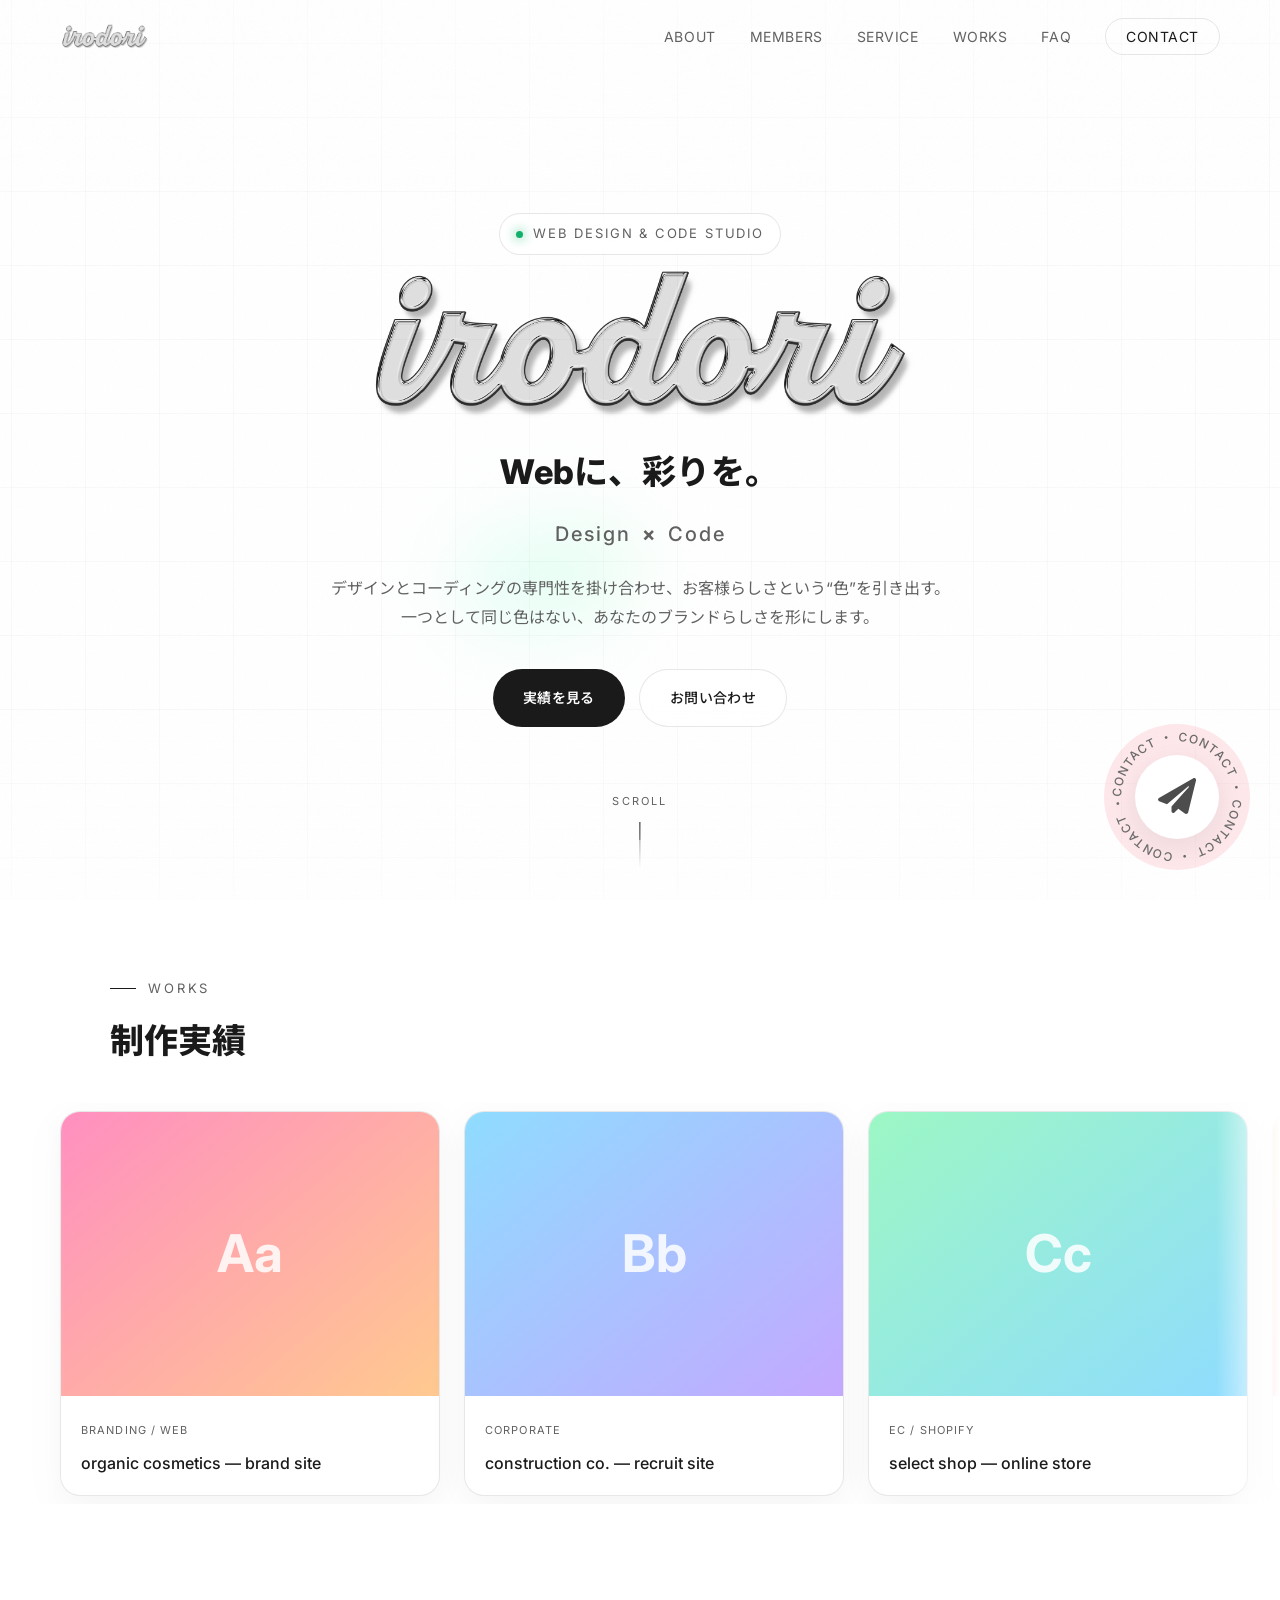
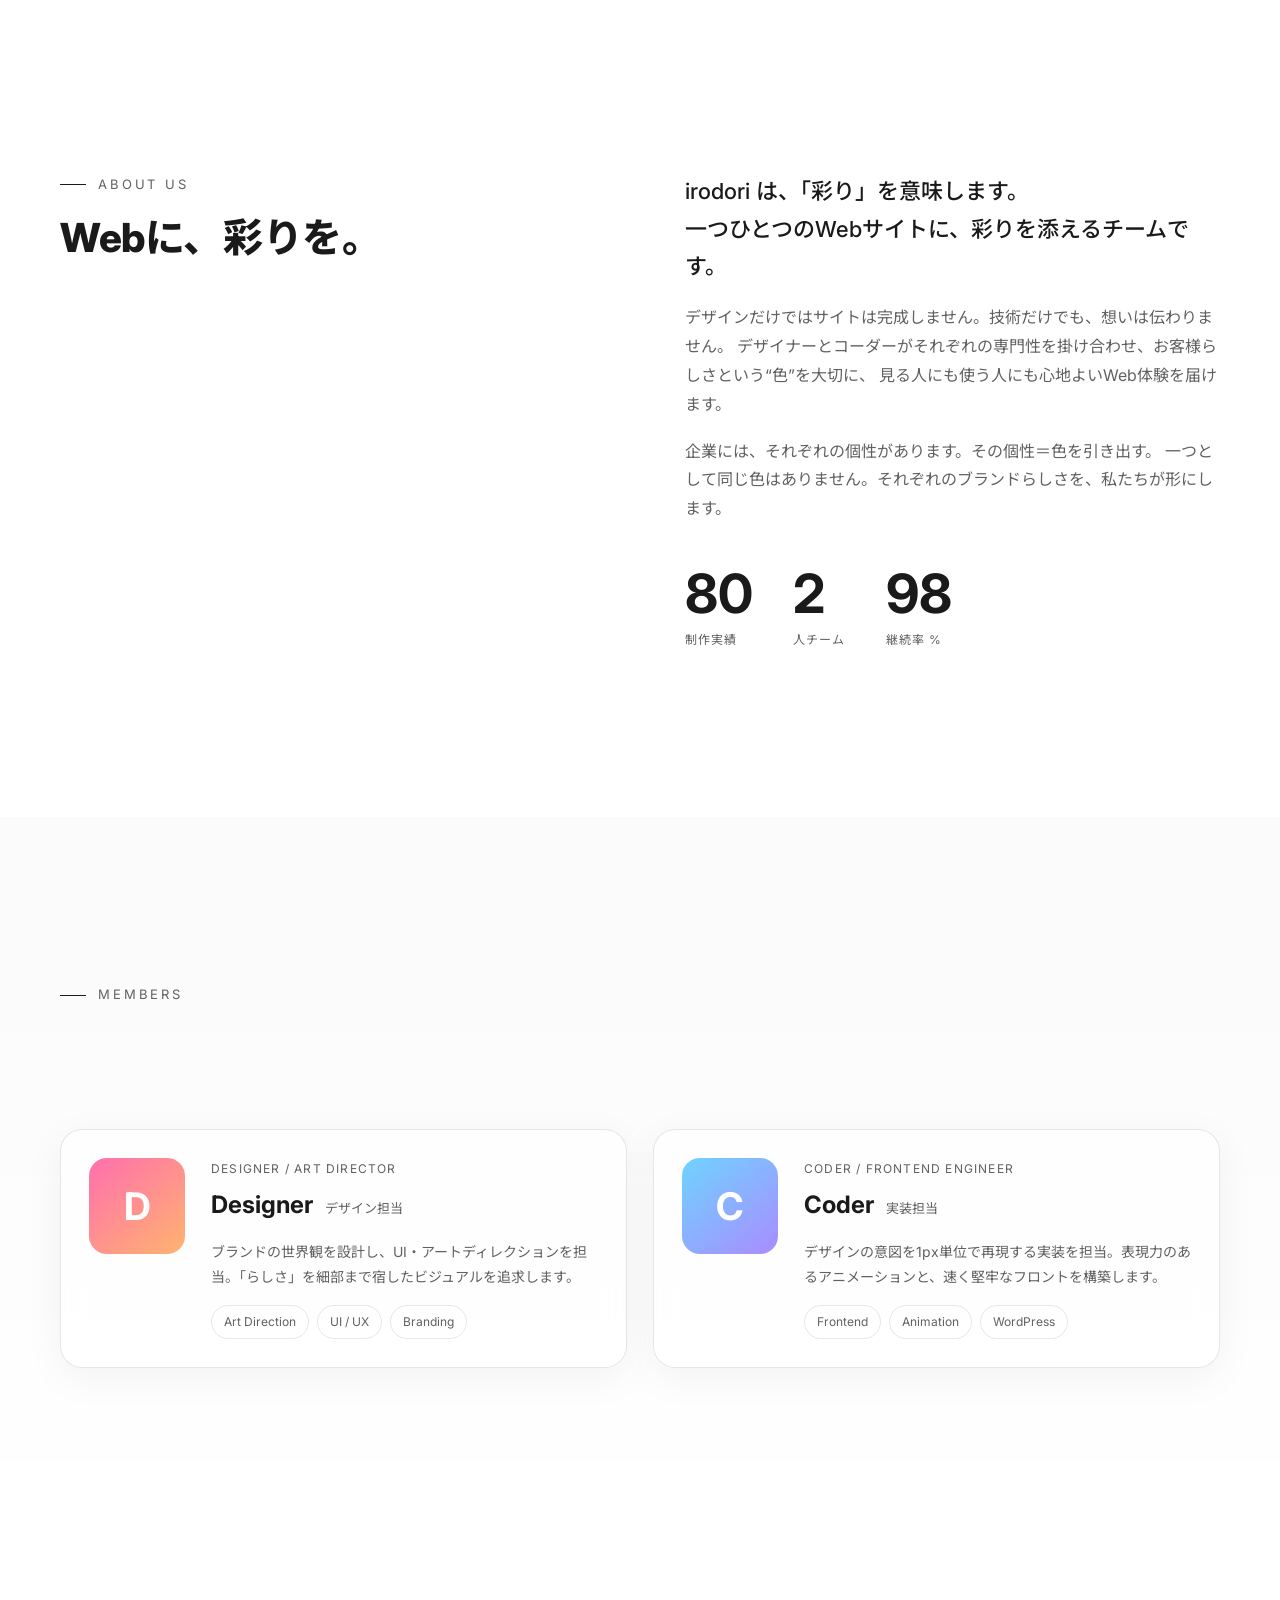
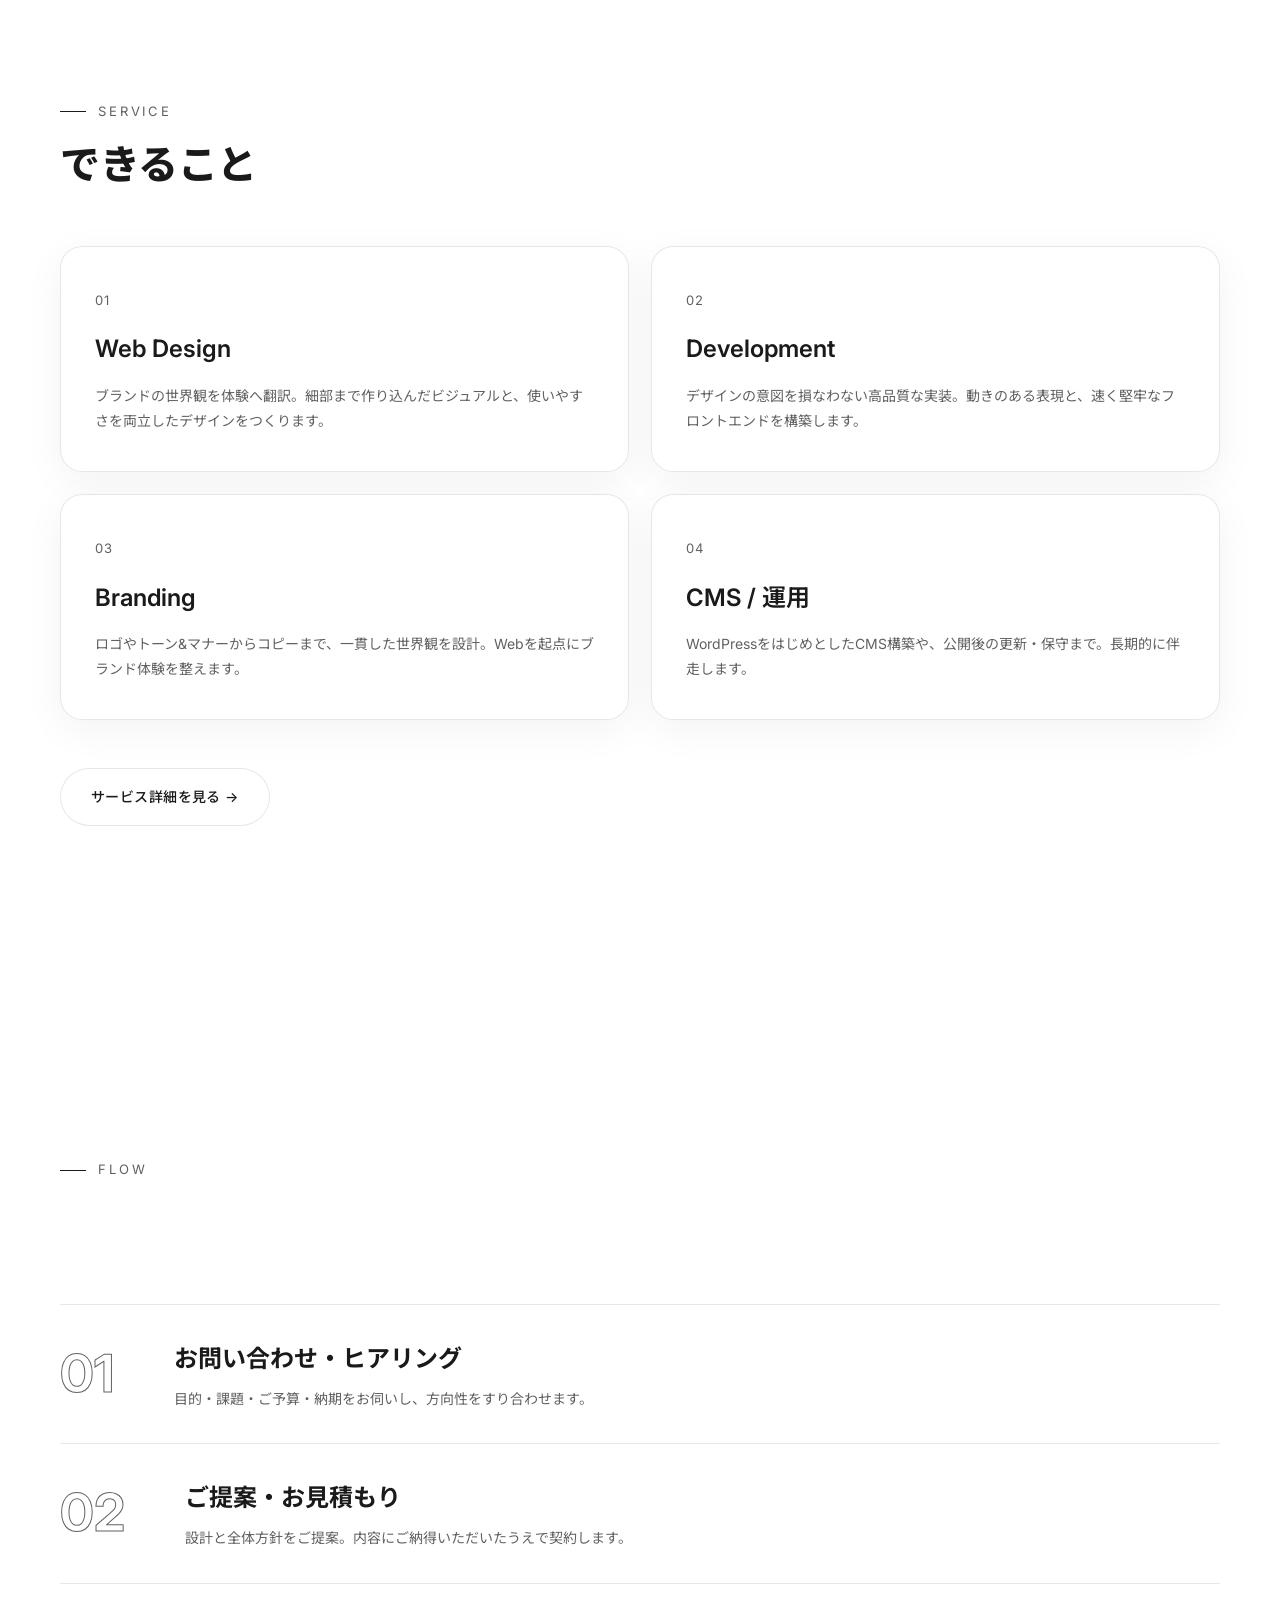
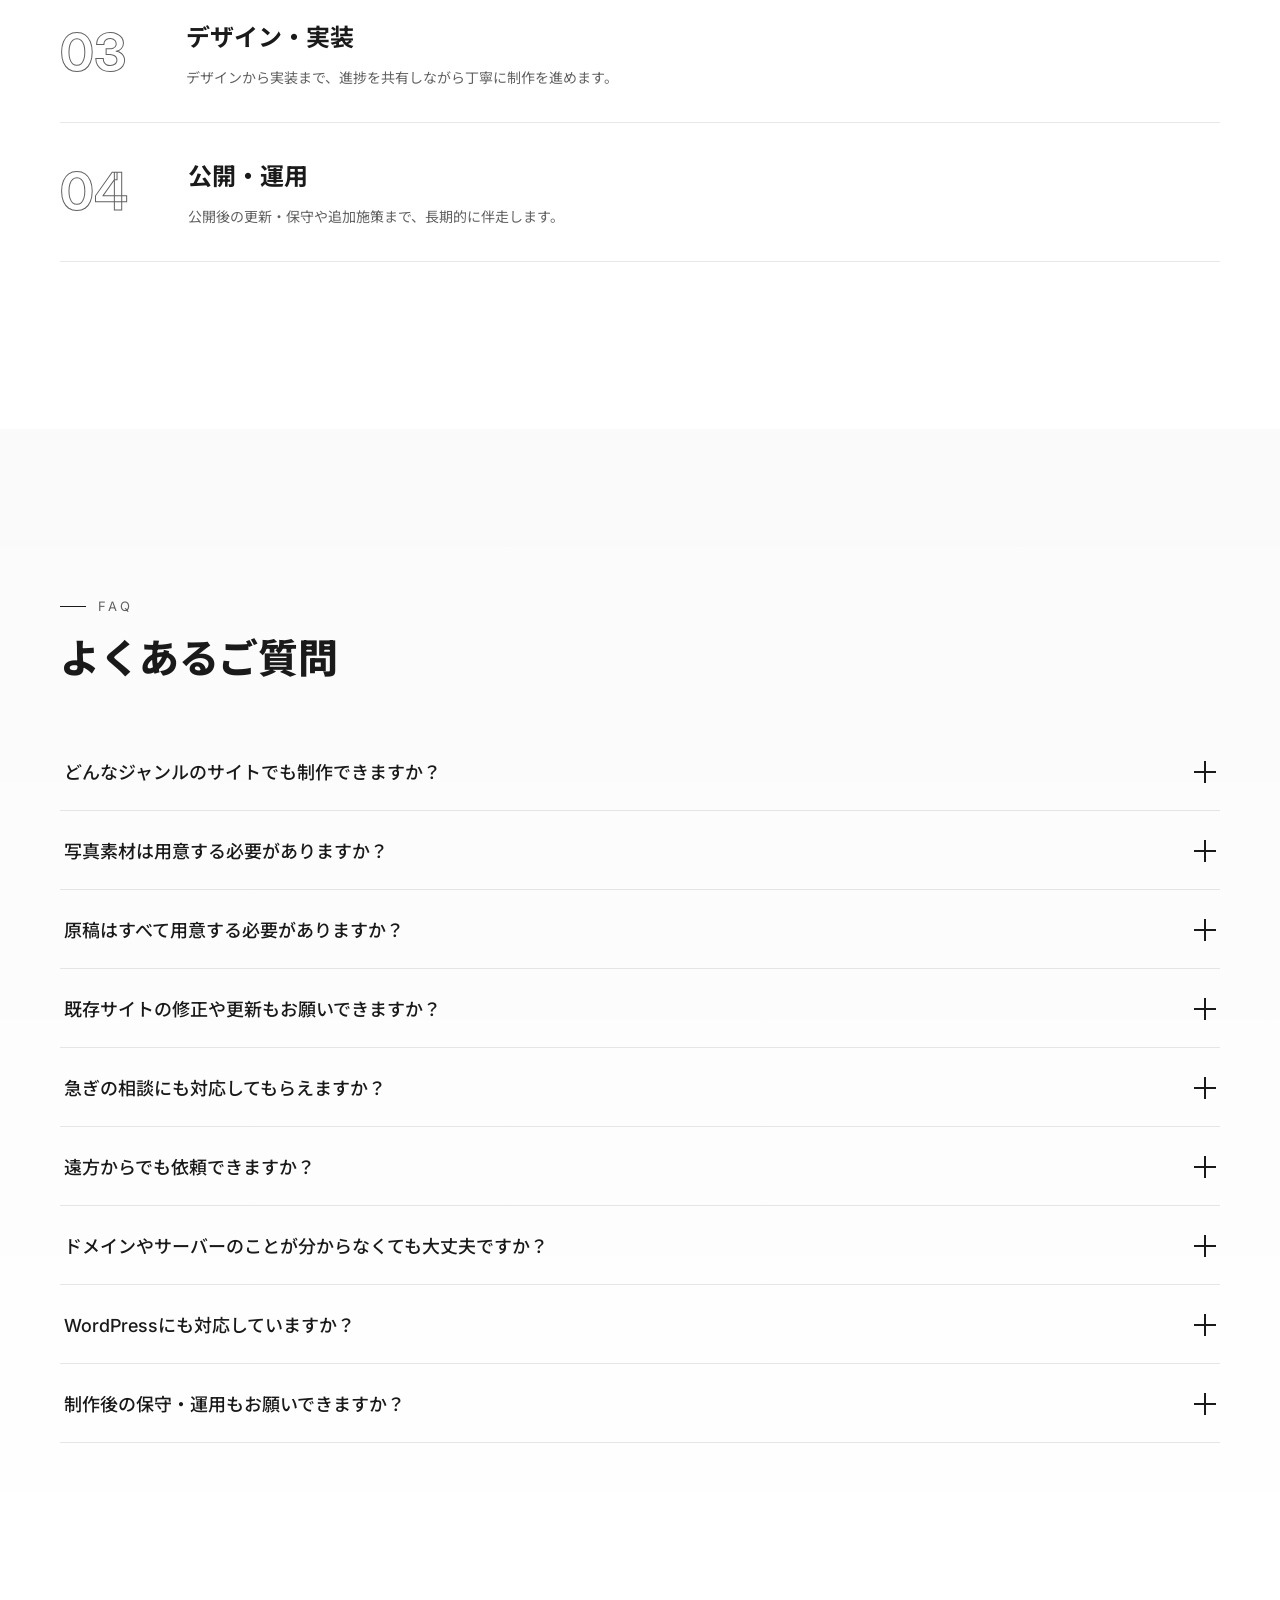
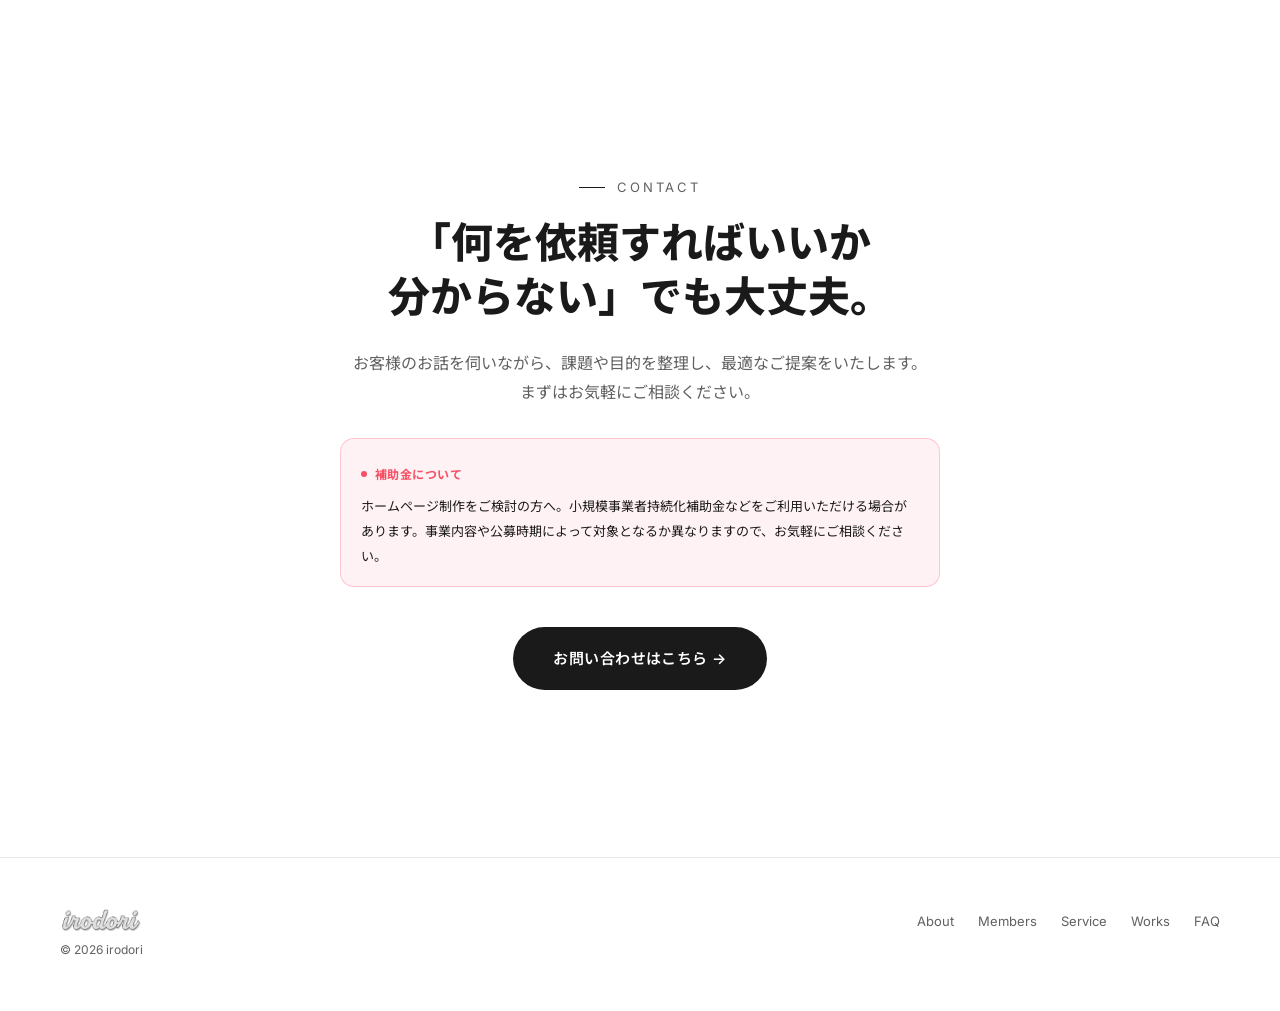
==== commit 3ca18bd8: "Add files via upload" ====
--- a/irodori_v2/index.html
+++ b/irodori_v2/index.html
@@ -42,13 +42,13 @@
 
     <!-- opening / loader -->
     <div class="m_opening js_opening">
-      <div class="m_opening_logo">irodori</div>
+      <div class="m_opening_logo"><img class="m_opening_logo_img" src="img/irodori.png" alt="irodori" /></div>
       <div class="m_opening_bar"><i class="m_opening_bar-inner"></i></div>
     </div>
     <!-- /.m_opening -->
 
     <header class="l_header js_header">
-      <a href="#top" class="l_header-logo">irodori</a>
+      <a href="#top" class="l_header-logo"><img class="l_header-logo_img" src="img/irodori.png" alt="irodori" /></a>
       <nav class="l_header-nav js_nav" aria-label="メインメニュー">
         <ul class="l_header-nav_list">
           <li class="l_header-nav_item">
@@ -99,6 +99,9 @@
           <p class="top_kv_sub-copy m_reveal js_reveal">
             <span class="top_kv_dot"></span>Web Design &amp; Code studio
           </p>
+          <div class="top_kv_logo m_reveal m_reveal__d1 js_reveal">
+            <img src="img/irodori.png" alt="irodori" />
+          </div>
           <h1 class="top_kv_copy">
             <span class="m_reveal m_reveal__d1 js_reveal">Webに、</span
             ><span class="m_reveal m_reveal__d2 js_reveal">彩りを。</span>
@@ -658,7 +661,7 @@
 
     <footer class="l_footer">
       <div class="l_footer_contents l_container">
-        <p class="l_footer-logo">irodori</p>
+        <p class="l_footer-logo"><img class="l_footer-logo_img" src="img/irodori.png" alt="irodori" /></p>
         <nav class="l_footer-nav" aria-label="フッターメニュー">
           <ul class="l_footer-nav_list">
             <li class="l_footer-nav_item">
--- a/irodori_v2/css/style.css
+++ b/irodori_v2/css/style.css
@@ -183,6 +183,20 @@
   font-weight: 400;
   font-size: 32px;
   line-height: 1;
+  display: block;
+}
+
+/* ロゴ画像（白ロゴのため、明るい背景でも見えるよう黒インク化） */
+.l_header-logo_img {
+  height: 26px;
+  width: auto;
+  display: block;
+  filter: brightness(0);
+  transition: height 0.4s var(--ease);
+}
+
+.l_header.is-scrolled .l_header-logo_img {
+  height: 23px;
 }
 
 /* SP : full screen overlay menu */
@@ -309,6 +323,12 @@
   font-weight: 400;
   font-size: 30px;
   line-height: 1;
+}
+
+.l_footer-logo_img {
+  height: 24px;
+  width: auto;
+  filter: brightness(0);
 }
 
 .l_footer-nav_list {
@@ -366,6 +386,12 @@
   font-weight: 400;
   font-size: clamp(44px, 9vw, 68px);
   line-height: 1;
+}
+
+.m_opening_logo_img {
+  width: clamp(150px, 30vw, 230px);
+  height: auto;
+  filter: brightness(0);
 }
 
 .m_opening_bar {
@@ -664,12 +690,27 @@
   display: flex;
   flex-direction: column;
   justify-content: center;
+  align-items: center;
+  text-align: center;
   padding: 120px clamp(20px, 5vw, 60px) 80px;
   position: relative;
 }
 
 .top_kv_box {
-  max-width: 1100px;
+  max-width: 920px;
+  margin: 0 auto;
+}
+
+/* FV に大きく表示するロゴ */
+.top_kv_logo {
+  margin: 4px auto clamp(18px, 2.6vw, 28px);
+}
+
+.top_kv_logo img {
+  width: clamp(240px, 48vw, 560px);
+  height: auto;
+  margin: 0 auto;
+  filter: brightness(0);
 }
 
 .top_kv_sub-copy {
@@ -698,10 +739,10 @@
 .top_kv_copy {
   font-family: var(--font-jp);
   font-weight: 800;
-  line-height: 1.14;
-  letter-spacing: -0.01em;
-  font-size: clamp(34px, 6vw, 74px);
-  margin: 24px 0 0;
+  line-height: 1.3;
+  letter-spacing: 0.01em;
+  font-size: clamp(20px, 3vw, 34px);
+  margin: 18px 0 0;
 }
 
 .top_kv_en {
@@ -719,8 +760,8 @@
 }
 
 .top_kv_desc {
-  margin-top: 22px;
-  max-width: 650px;
+  margin: 22px auto 0;
+  max-width: 620px;
   color: var(--ink-dim-color);
   font-size: clamp(14px, 1.5vw, 16px);
   font-weight: 400;
@@ -728,6 +769,7 @@
 
 .top_kv_btn-wrapper {
   margin-top: 38px;
+  justify-content: center;
 }
 
 .top_kv-scroll-down {
